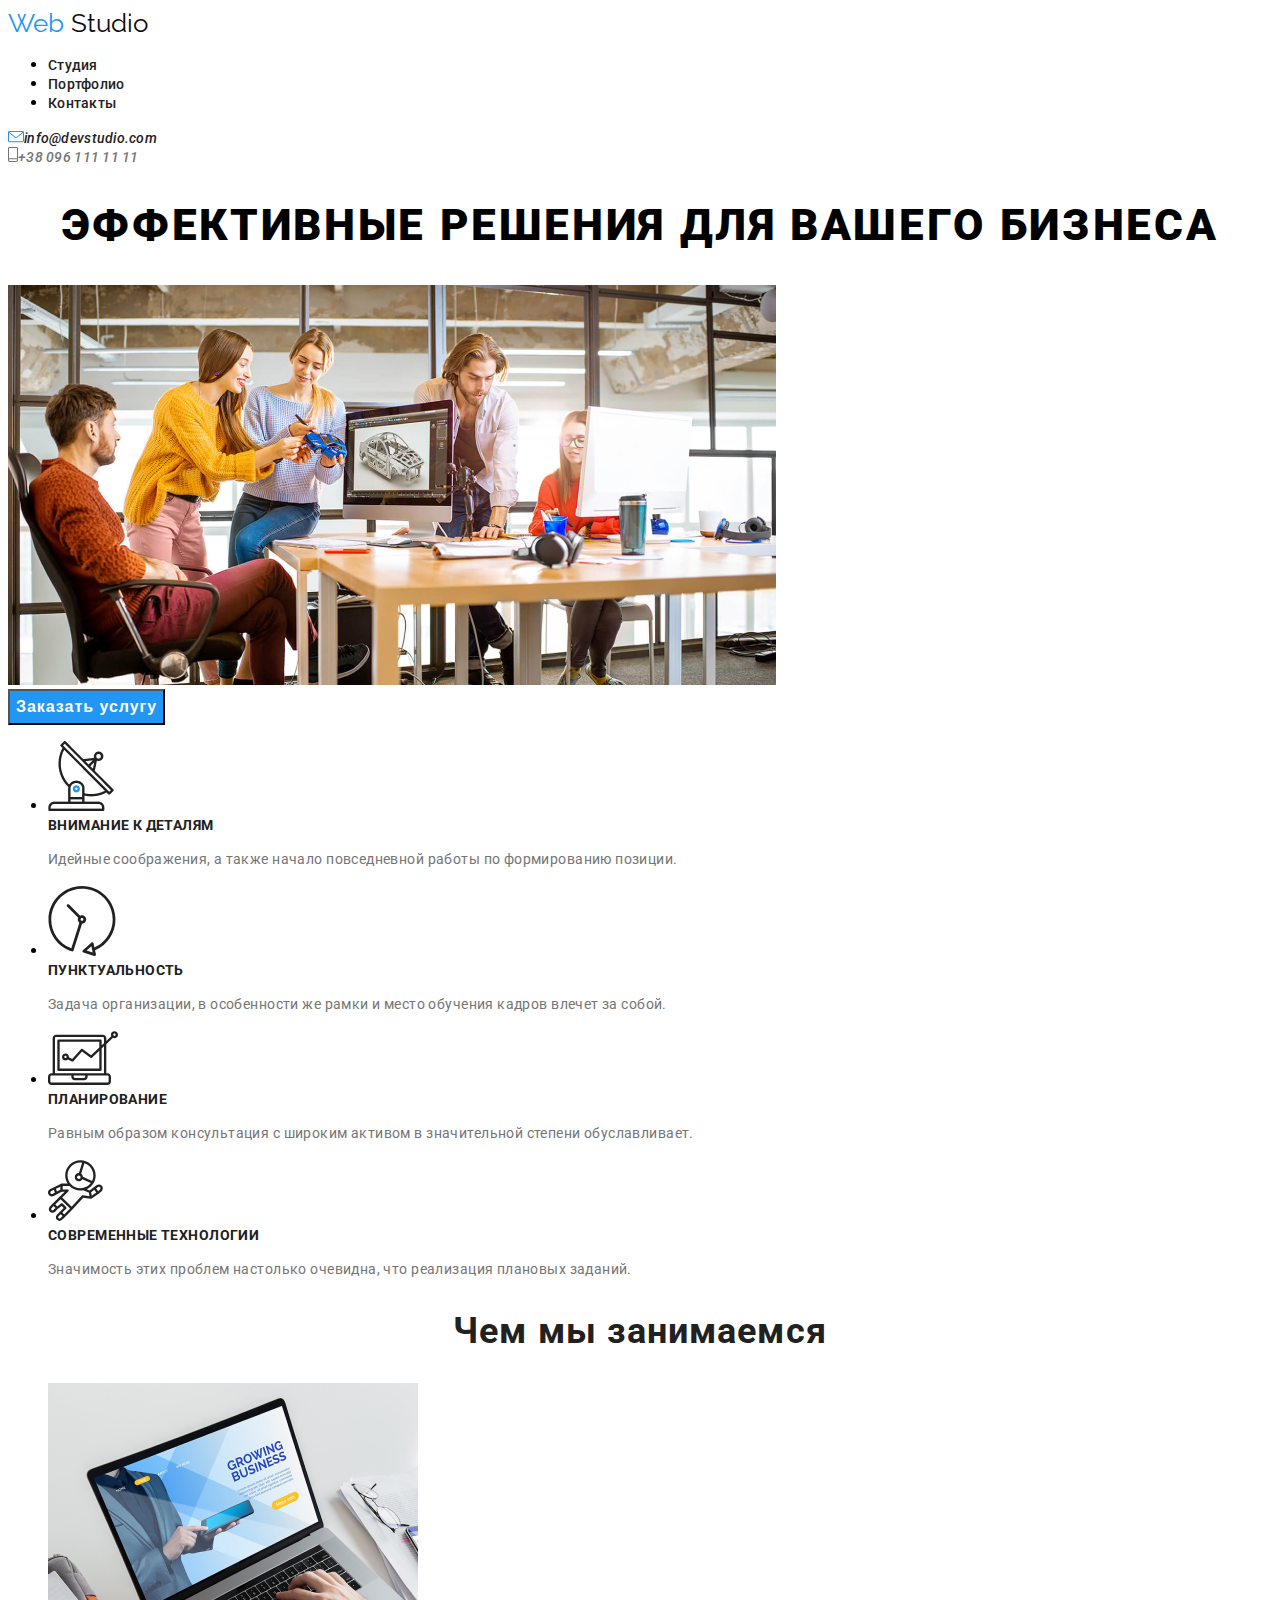
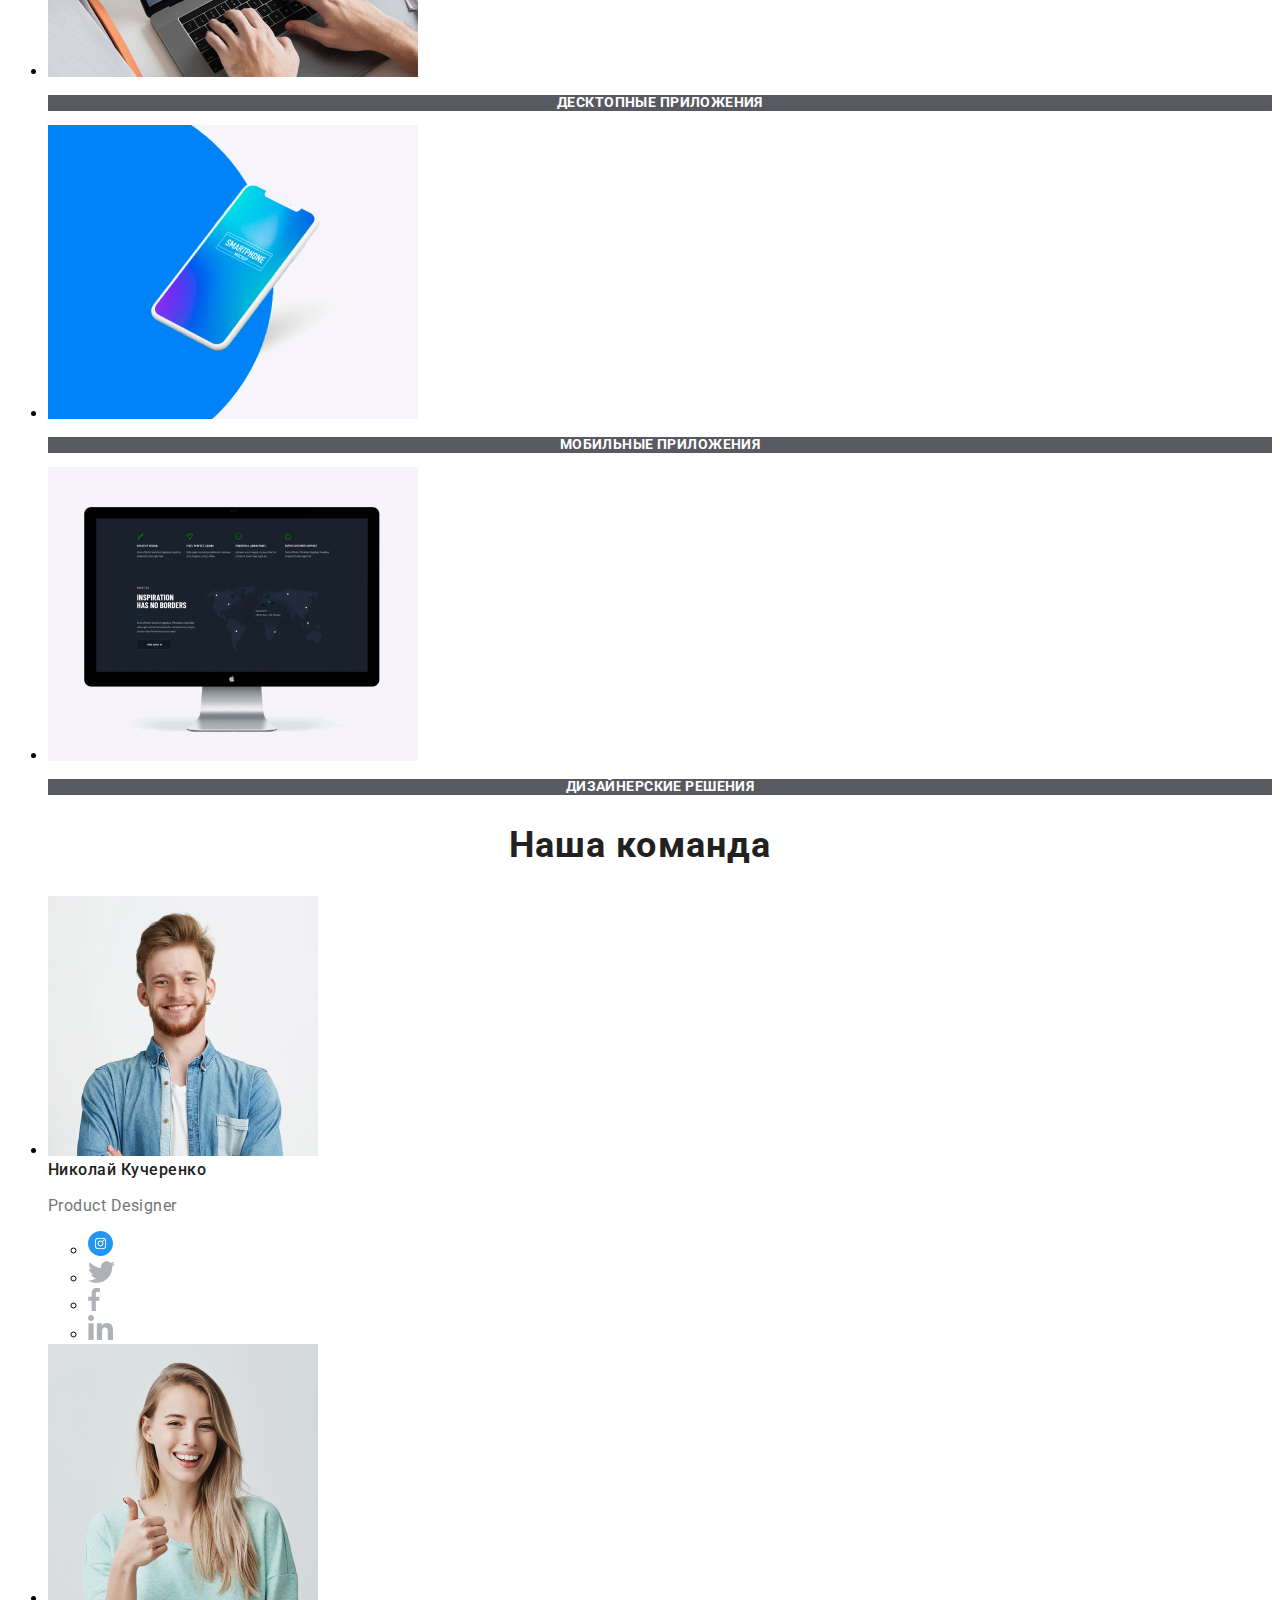
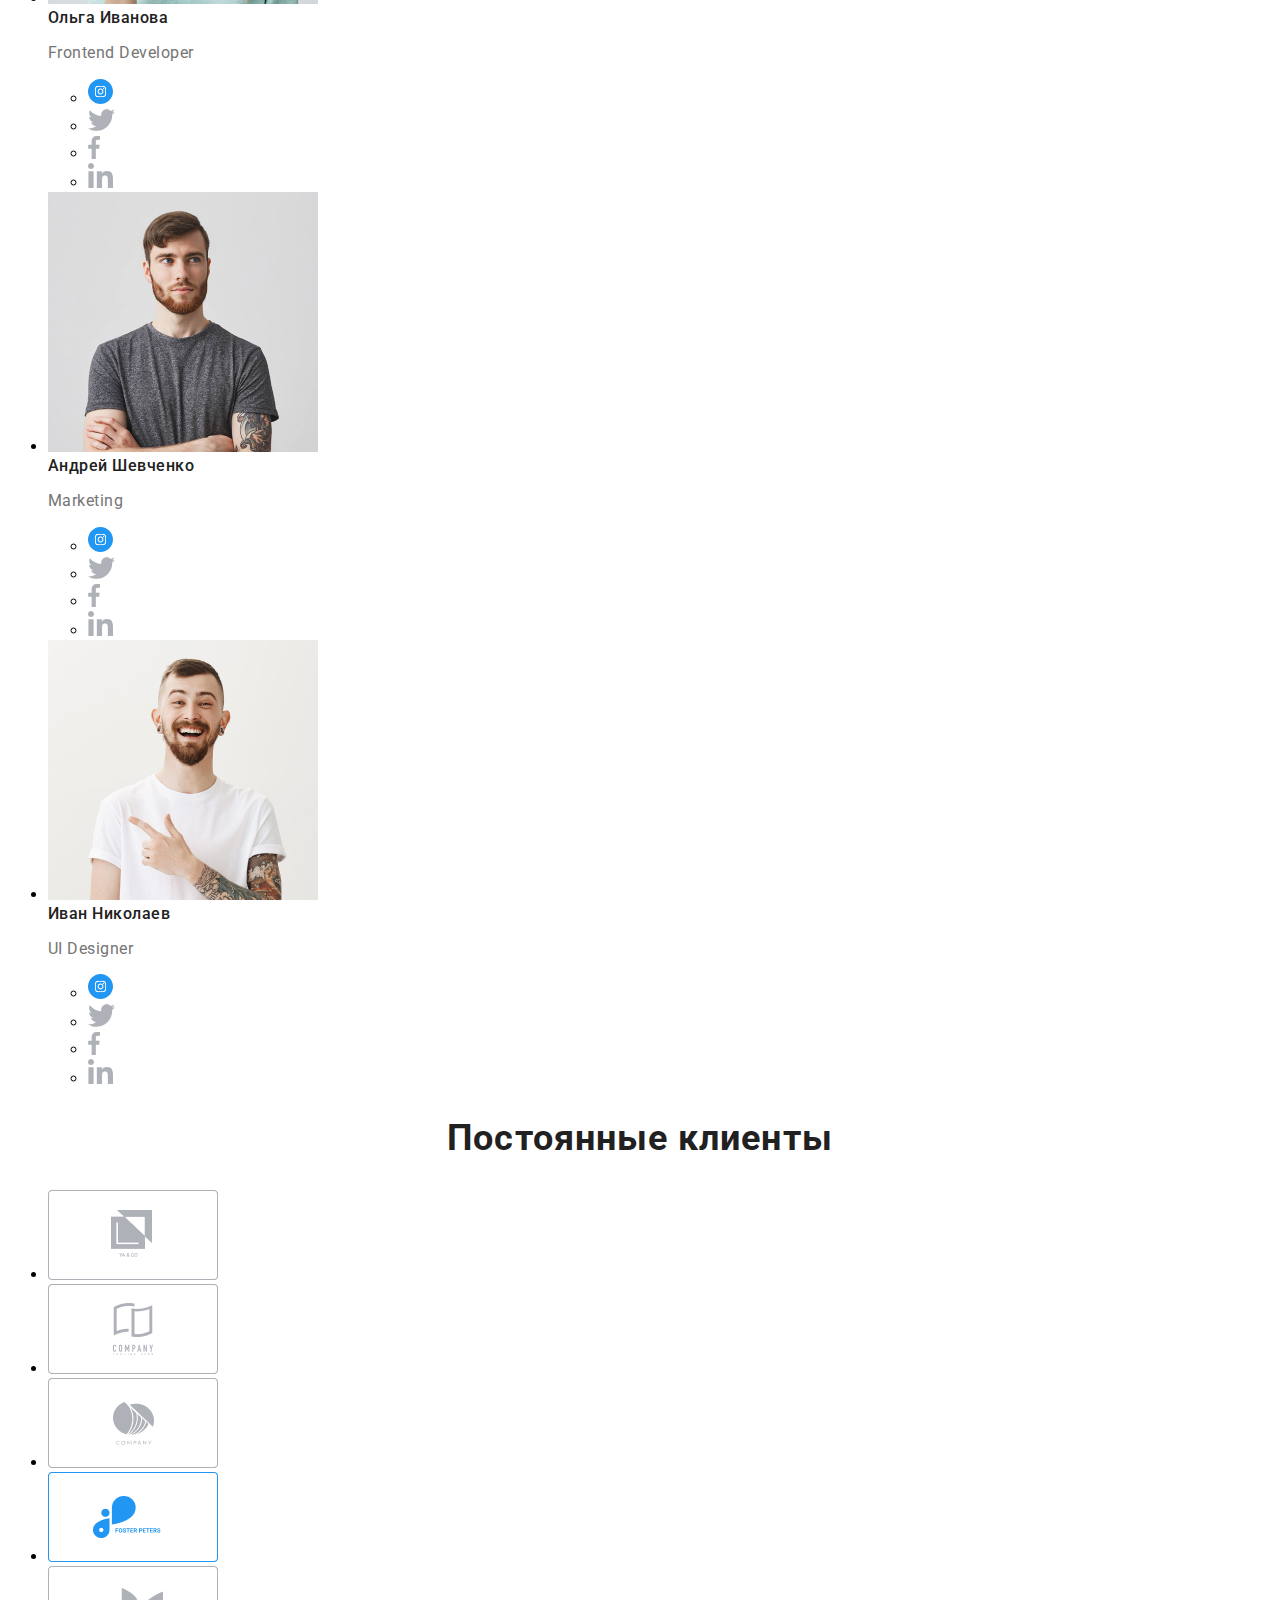
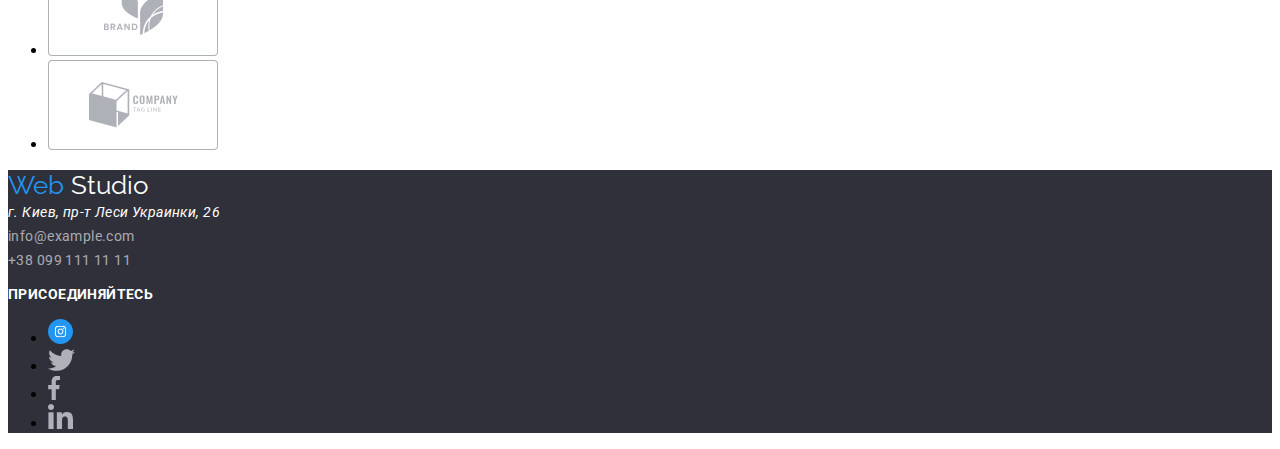
==== index.html @ 62d79b7a "Homework 2 commited" ====
<!DOCTYPE html>
<html lang="ru">
  <head>
    <meta charset="UTF-8" />
    <meta name="viewport" content="width=device-width, initial-scale=1.0" />
    <title>Document</title>
    <link rel="stylesheet" href="./css/styles.css">
    <link href="https://fonts.googleapis.com/css2?family=Raleway:wght@700&family=Roboto:wght@400;500;700;900&display=swap"
      rel="stylesheet">

  </head>

  <body>
    <!-- Шапка сайта -->
    <header>
      <nav>
        <a href="/"class="logo-blue">Web <span class="logo-black">Studio</span></a>
        <ul>
          <li><a href="./index.html" class="nav-button-black">Студия</a></li>
          <li><a href="./portfolio.html" class="nav-button-black">Портфолио</a></li>
          <li><a href="#" class="nav-button-black">Контакты</a></li>
        </ul>
      </nav>
      <address>
        <a href="mailto:info@devstudio.com"
          class="nav-button-black" ><img
            src="./images/mail-icon.svg"
            alt="mail-icon"
          />info@devstudio.com</a
        >
        <br />
        <a href="tel:+380961111111"
          class="nav-phone-black"><img src="./images/phone-icon.svg" alt="phone-icon" />+38 096 111 11
          11
        </a>
      </address>
    </header>
    <!-- Головна частина сайта -->
    <main>
      <section>
        <div class="hero-container">
          <h1 class="hero-title">Эффективные решения для вашего бизнеса</h1>
          <img src="./images/header-image.jpg" alt="imageoverlay" /> <br />
          <button class="hero-button">Заказать услугу</button>
        </div>
      </section>
      <div>
        <ul>
          <li>
            <div>
              <img src="./images/group1.png" alt="Spytnik" /><br />
              <b class="benefits-title">Внимание к деталям</b>
              <p class="benefits-text">
                Идейные соображения, а также начало повседневной работы по
                формированию позиции.
              </p>
            </div>
          </li>
          <li>
            <div>
              <img src="./images/vector.svg" alt="vector" /><br />
              <b class="benefits-title">Пунктуальность</b>
              <p class="benefits-text">
                Задача организации, в особенности же рамки и место обучения
                кадров влечет за собой.
              </p>
            </div>
          </li>
          <li>
            <div>
              <img src="./images/vector2.svg" alt="Vector2" /><br />
              <b class="benefits-title">Планирование</b>
              <p class="benefits-text">
                Равным образом консультация с широким активом в значительной
                степени обуславливает.
              </p>
            </div>
          </li>
          <li>
            <div>
              <img src="./images/vector3.svg" alt="vector3" /><br />
              <b class="benefits-title">Современные технологии</b>
              <p class="benefits-text">
                Значимость этих проблем настолько очевидна, что реализация
                плановых заданий.
              </p>
            </div>
          </li>
        </ul>
      </div>
      <!-- Чим ми займаємось -->
      <section>
        <div>
          <h2 class="sub-title">Чем мы занимаемся</h2>
          <ul>
            <li>
              <div>
                <img src="./images/image_pc.png" alt="image of PC" width="370px" height="294px" />
                <div class="doing-div">
                  <p class="doing">Десктопные приложения</p>
                </div>
              </div>
            </li>
            <li>
              <div>
                <img src="./images/phone-image.png" alt="image of Phone" width="370px" height="294px" />
                <div class="doing-div">
                  <p class="doing">Мобильные приложения</p>
                </div>
              </div>
            </li>
            <li>
              <div>
                <img src="./images/monitor.png" alt="monitor image" width="370px" height="294px" />
                <div class="doing-div">
                  <p class="doing">Дизайнерские решения</p>
                </div>
              </div>
            </li>
          </ul>
        </div>
      </section>
      <!-- Наша команда -->
      <section>
        <div>
          <h2 class="sub-title">Наша команда</h2>
          <ul>
            <li>
              <div>
                <img src="./images/human1.jpg" alt="Boy1" width="270px" height="260px" /> <br />
                <b class="team-name">Николай Кучеренко</b>
                <p class="team-position">Product Designer</p>
                <ul>
                    <li><a href="#"><img src="./images/instagram.svg" alt="instagramsome" width="25" /></a></li>
                    <li><a href="#"><img src="./images/twitter.svg" alt="twitter" width="27" /></a></li>
                    <li><a href="#"><img src="./images/facebook.svg " alt="Facebook" width="13" /></a></li>
                    <li><a href="#"><img src="./images/linkedin.svg" alt="inkedin" width="25" /></a></li>
                </ul>
            
            </li>
            <li>
              
                <img src="./images/human2.png" alt="Girl1" width="270px" height="260px" /> <br />
                <b class="team-name">Ольга Иванова</b>
                <p class="team-position">Frontend Developer</p>
               <ul>
                   <li><a href="#"><img src="./images/instagram.svg" alt="instagramsome" width="25" /></a></li>
                   <li><a href="#"><img src="./images/twitter.svg" alt="twitter" width="27" /></a></li>
                   <li><a href="#"><img src="./images/facebook.svg " alt="Facebook" width="13" /></a></li>
                   <li><a href="#"><img src="./images/linkedin.svg" alt="inkedin" width="25" /></a></li>
               </ul>
            </li>
            <li>
              
                <img src="./images/human3.png" alt="boy2" width="270px" height="260px" /> <br />
                <b class="team-name">Андрей Шевченко</b>
                <p class="team-position">Marketing</p>
                <ul>
                    <li><a href="#"><img src="./images/instagram.svg" alt="instagramsome" width="25" /></a></li>
                    <li><a href="#"><img src="./images/twitter.svg" alt="twitter" width="27" /></a></li>
                    <li><a href="#"><img src="./images/facebook.svg " alt="Facebook" width="13" /></a></li>
                    <li><a href="#"><img src="./images/linkedin.svg" alt="inkedin" width="25" /></a></li>
                </ul>   
                
            </li>
            <li>
             
                <img src="./images/human4.png" alt="Boy3" width="270px" height="260px" /> <br />
                <b class="team-name">Иван Николаев</b>
                <p class="team-position">UI Designer</p>
                <ul>
                    <li><a href="#"><img src="./images/instagram.svg" alt="instagramsome" width="25" /></a></li>
                    <li><a href="#"><img src="./images/twitter.svg" alt="twitter" width="27" /></a></li>
                    <li><a href="#"><img src="./images/facebook.svg " alt="Facebook" width="13" /></a></li>
                    <li><a href="#"><img src="./images/linkedin.svg" alt="inkedin" width="25" /></a></li>
                </ul>
                
                
                
                
             
            </li>
          </ul>
        
      </section>
      <!-- Постійні клієнти -->
      <section>
        <h2 class="sub-title">
          Постоянные клиенты
        </h2>
        <ul>
          <li><img src="./images/client1.png" alt="Client1" /></li>
          <li><img src="./images/client2.png" alt="client2" /></li>
          <li><img src="./images/client3.png" alt="Client3" /></li>
          <li><img src="./images/client4.png" alt="Client4" /></li>
          <li><img src="./images/client5.png" alt="Client5" /></li>
          <li><img src="./images/client6.png" alt="Client6" /></li>
        </ul>
      </section>
    </main>
    <!-- Підвал сайта -->
    <footer class="footer-div-background">
      <div >
        <a href="/" class="logo-blue">Web <span class="logo-white">Studio</span></a>
        <address class="address-footer">г. Киев, пр-т Леси Украинки, 26</address>
        <a href="mailto:info@example.com" class="contacts-footer">info@example.com</a> <br />
        <a href="tel:+380991111111" class="contacts-footer">+38 099 111 11 11</a>
      </div>
        <div>
          <h3 class="join-title">Присоединяйтесь</h3>
          <ul>
            <li>
              <a href="#" target="_blank"
                ><img
                  src="./images/instagram.svg"
                  alt="instagramsome"
                  width="25"
              /></a>
            </li>
            <li>
              <a href="#" target="_blank"
                ><img src="./images/twitter.svg" alt="twitter" width="27"
              /></a>
            </li>
            <li>
              <a href="#" target="_blank"
                ><img src="./images/facebook.svg " alt="Facebook" width="13"
              /></a>
            </li>
            <li>
              <a href="#" target="_blank"
                ><img src="./images/linkedin.svg" alt="inkedin" width="25"
              /></a>
            </li>
          </ul>
        </div>
    </footer>
  </body>
</html>
---- css/styles.css ----
/* Стилі для Студіо */

a {
  text-decoration: none;
}
/* Стилі для шапки */
.logo-blue {
  font-family: Raleway, sans-serif;
  font-size: 26px;
  line-height: 1.2;
  color: #2196f3;
}

.logo-black {
  font-family: Raleway, sans-serif;
  font-size: 26px;
  line-height: 1.2;
  color: #0a0b0c;
}

.nav-button-black {
  color: #212121;
  font-family: Roboto, sans-serif;
  font-weight: 500;
  font-size: 14px;
  line-height: 1.14;

  letter-spacing: 0.02em;
}

.nav-button-black:hover {
  color: #2196f3;
}
.nav-phone-black:hover {
  color: #2196f3;
}
.nav-button-black:focus {
  color: #2196f3;
}
.nav-phone-black:focus {
  color: #2196f3;
}
.nav-phone-black {
  color: #757575;
  font-family: Roboto, sans-serif;
  font-weight: 500;
  font-size: 14px;
  line-height: 1.14;
  letter-spacing: 0.02em;
}

/* Стилі для головного контенту */
body {
  font-family: Roboto, sans-serif;
}

.hero-title {
  font-weight: 900;
  font-size: 44px;
  line-height: 1.36;
  text-align: center;
  letter-spacing: 0.06em;
  text-transform: uppercase;
}

.hero-button {
  font-weight: 700;
  font-size: 16px;
  line-height: 1.87;
  align-items: center;
  letter-spacing: 0.06em;
  color: #ffffff;
  background-color: #2196f3;
}

.benefits-title {
  font-weight: 700;
  font-size: 14px;
  line-height: 1.14;
  letter-spacing: 0.03em;
  text-transform: uppercase;
  color: #212121;
}

.benefits-text {
  font-size: 14px;
  line-height: 1.71;
  letter-spacing: 0.03em;
  color: #757575;
}

.sub-title {
  font-weight: 700;
  font-size: 36px;
  line-height: 1.16;
  text-align: center;
  letter-spacing: 0.03em;
  color: #212121;
}

.doing {
  font-weight: 700;
  font-size: 14px;
  line-height: 1.14;
  text-align: center;
  letter-spacing: 0.03em;
  text-transform: uppercase;
  color: #ffffff;
}

.doing-div {
  background-color: rgba(47, 48, 58, 0.8);
}

.team-name {
  font-weight: 500;
  font-size: 16px;
  line-height: 1.19;
  text-align: center;
  letter-spacing: 0.03em;
  color: #212121;
}

.team-position {
  font-size: 16px;
  line-height: 1.19;
  letter-spacing: 0.03em;
  color: #757575;
}
/* Стилі для підвалу */

footer {
  font-family: Roboto, sans-serif;
}

.logo-white {
  font-family: Raleway, sans-serif;
  font-size: 26px;
  line-height: 1.2;
  color: #ffffff;
}

.address-footer {
  font-size: 14px;
  line-height: 1.71;
  letter-spacing: 0.03em;
  color: #ffffff;
}

.footer-div-background {
  background: #2f303a;
}

.contacts-footer {
  font-size: 14px;
  line-height: 1.71;
  letter-spacing: 0.03em;
  color: rgba(255, 255, 255, 0.6);
}

.join-title {
  font-weight: 700;
  font-size: 14px;
  line-height: 1.14;
  letter-spacing: 0.03em;
  text-transform: uppercase;
  color: #ffffff;
}

/* Стилі для Портфоліо */

.portfolio-button {
  background: #f5f4fa;
  color: #212121;
  font-weight: 500;
  font-size: 16px;
  line-height: 1.62;
  text-align: center;
  letter-spacing: 0.03em;
}

.portfolio-button:hover {
  color: #ffffff;
  background: #2196f3;
}

.portfolio-item-text-firstitem {
  font-size: 18px;
  line-height: 1.55;
  letter-spacing: 0.03em;
  color: #ffffff;
  background: rgba(33, 150, 243, 0.9);
}

.portfolio-item-title {
  font-weight: 700;
  font-size: 18px;
  line-height: 2;
  letter-spacing: 0.06em;
  color: #212121;
}

.portfolio-item-text {
  font-size: 16px;
  line-height: 1.87;
  letter-spacing: 0.03em;
  color: #757575;
}
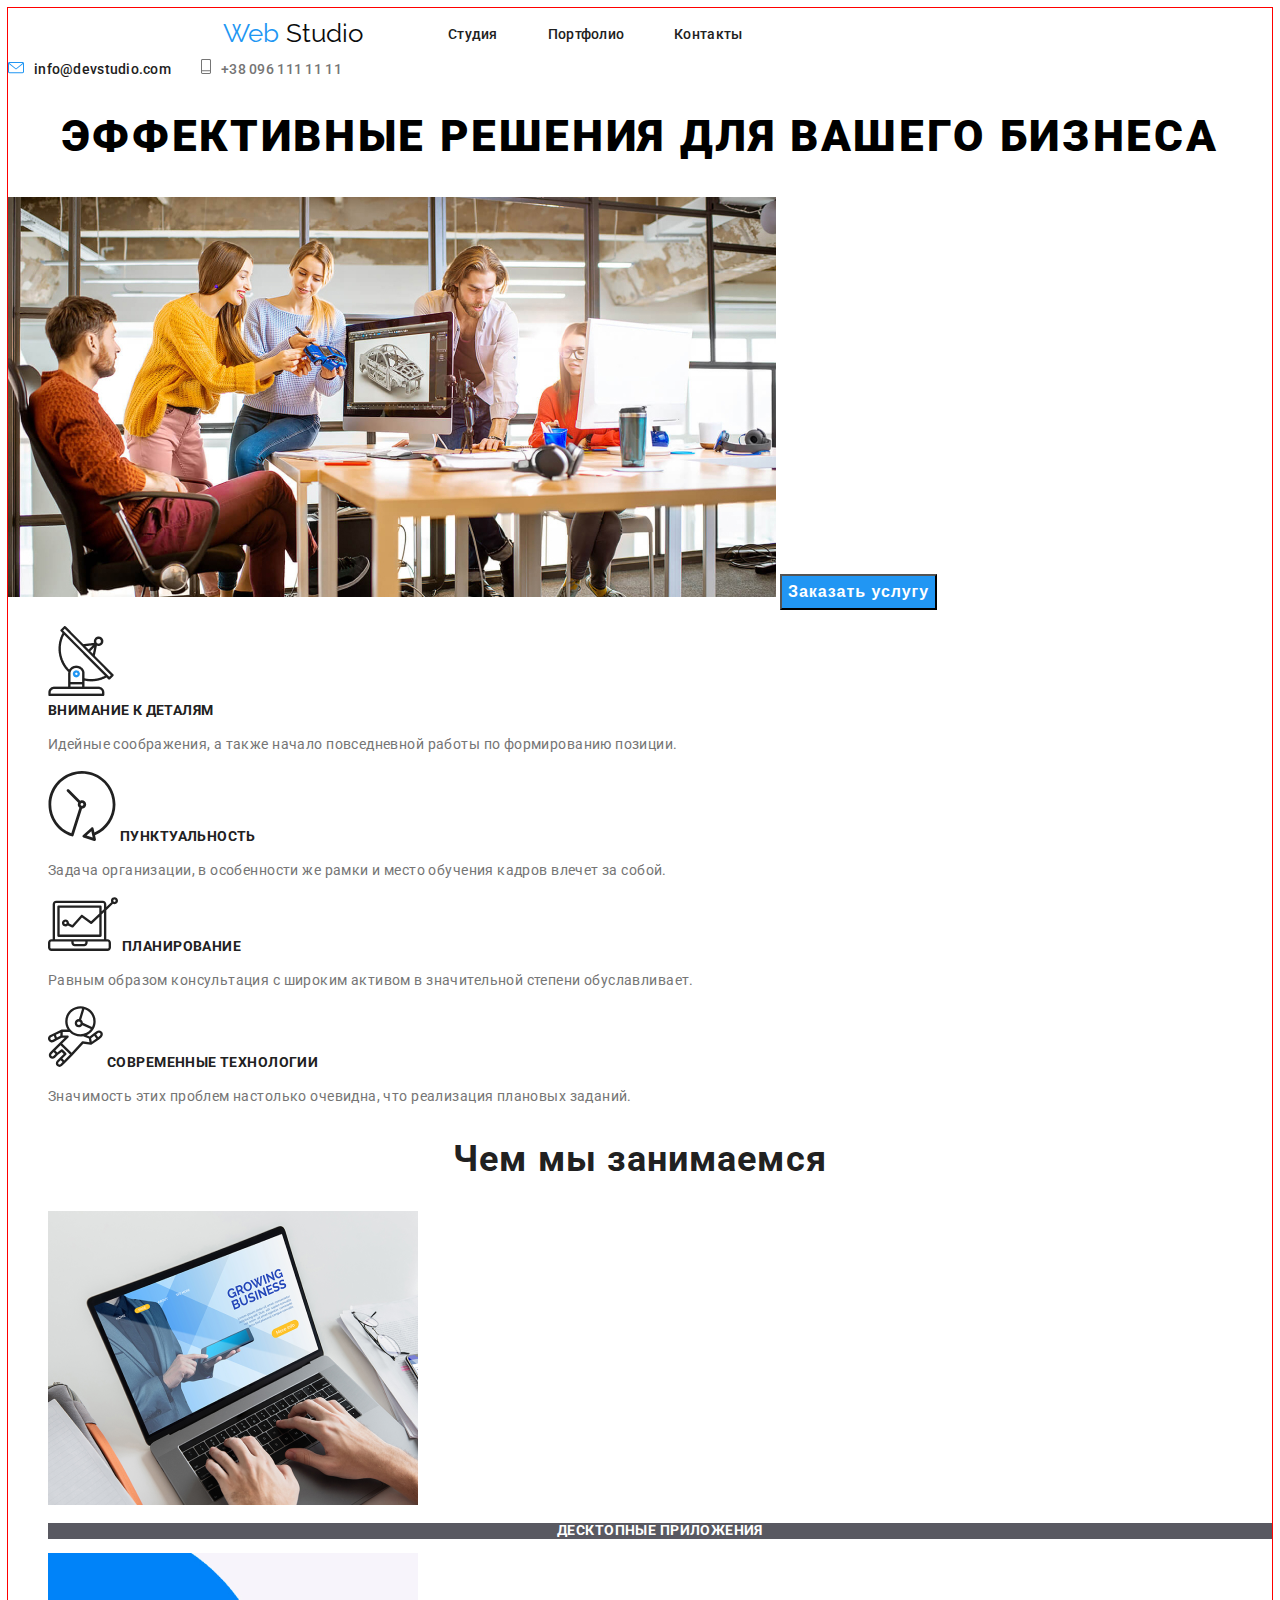
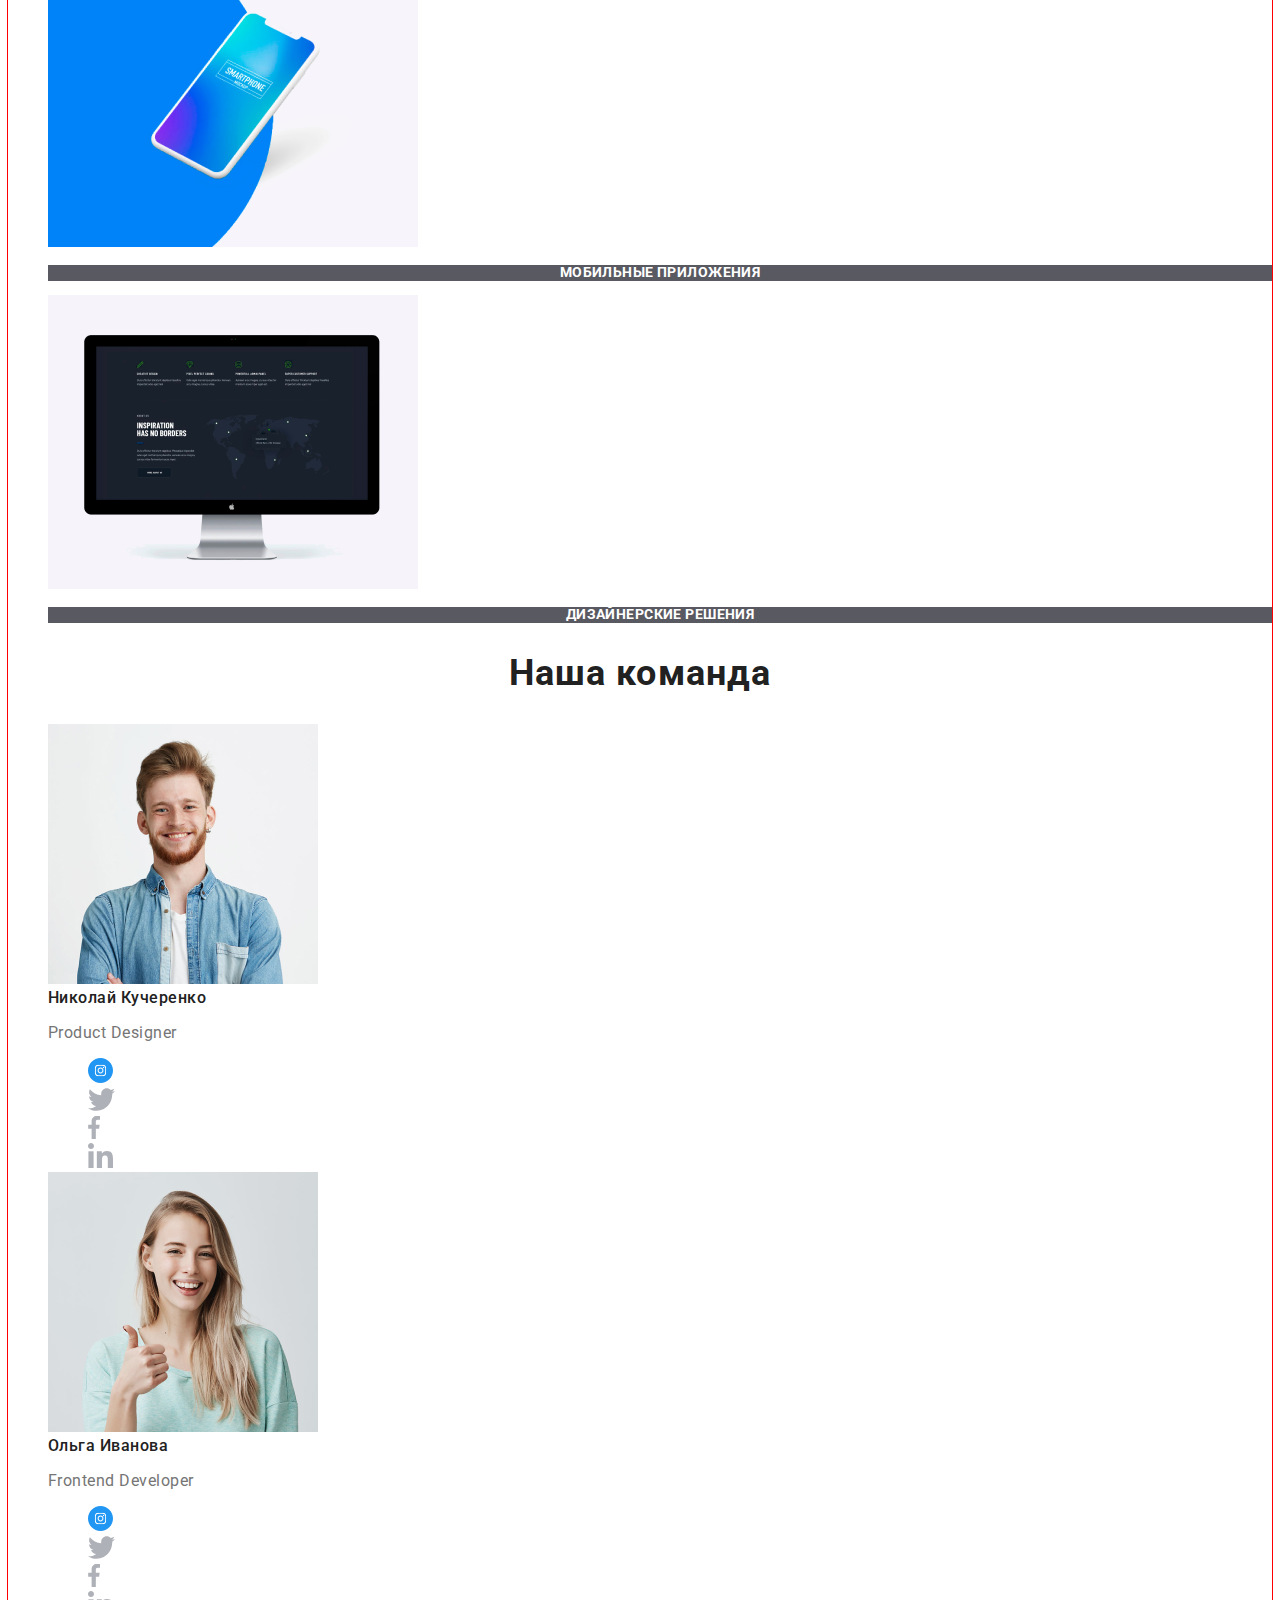
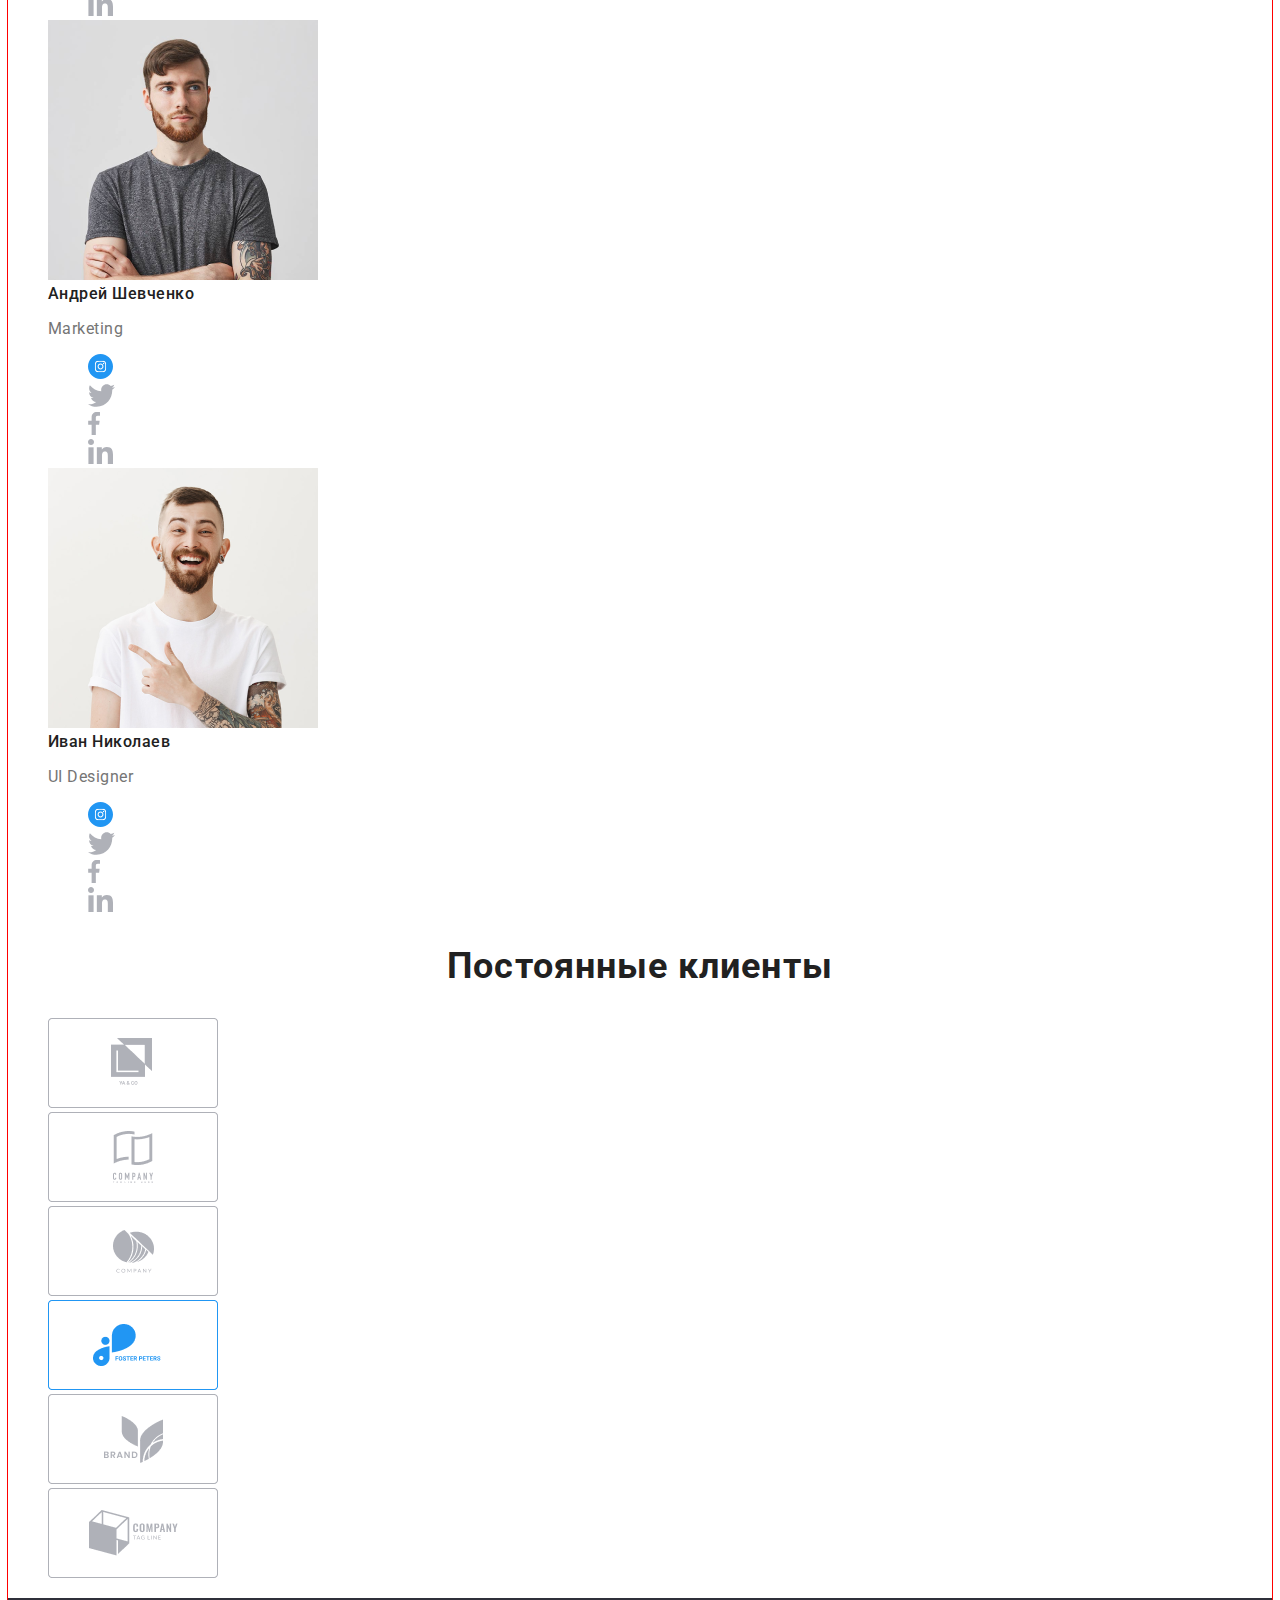
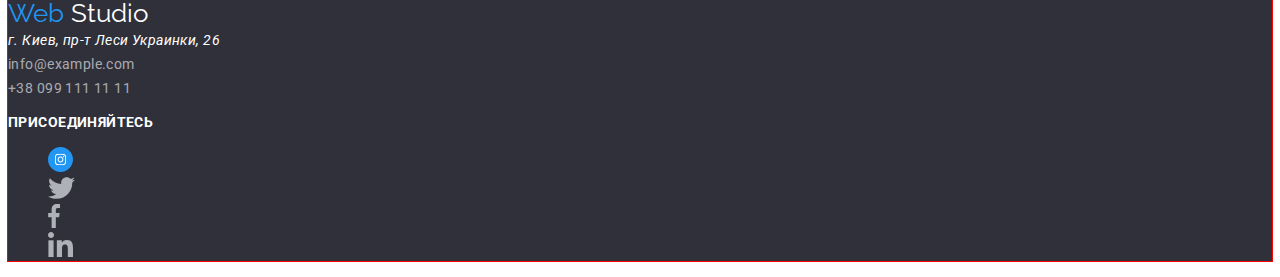
==== commit 37cd25f3: "Header updated" ====
--- a/index.html
+++ b/index.html
@@ -13,34 +13,41 @@
   <body>
     <!-- Шапка сайта -->
     <header>
-      <nav>
-        <a href="/"class="logo-blue">Web <span class="logo-black">Studio</span></a>
-        <ul>
-          <li><a href="./index.html" class="nav-button-black">Студия</a></li>
-          <li><a href="./portfolio.html" class="nav-button-black">Портфолио</a></li>
-          <li><a href="#" class="nav-button-black">Контакты</a></li>
+      <nav class="container">
+       <div class="nav-logo"> <a href="/"class="logo-blue">Web<span class="logo-black"> Studio</span></a></div>
+        <div class="nav-menu">
+          <ul class="nav-list">
+          <li ><a href="./index.html" class="nav-button-black">Студия</a></li>
+          <li ><a href="./portfolio.html" class="nav-button-black">Портфолио</a></li>
+          <li ><a href="#" class="nav-button-black">Контакты</a></li>
         </ul>
-      </nav>
-      <address>
+        </div>
+      <div class="nav-contacts">
+      <ul>
+        <li>
         <a href="mailto:info@devstudio.com"
           class="nav-button-black" ><img
             src="./images/mail-icon.svg"
             alt="mail-icon"
           />info@devstudio.com</a
-        >
-        <br />
+        ></li>
+        <li>
         <a href="tel:+380961111111"
           class="nav-phone-black"><img src="./images/phone-icon.svg" alt="phone-icon" />+38 096 111 11
           11
         </a>
-      </address>
+        </li>
+      </ul>
+      </div>
+      </nav>
+      
     </header>
     <!-- Головна частина сайта -->
     <main>
       <section>
         <div class="hero-container">
           <h1 class="hero-title">Эффективные решения для вашего бизнеса</h1>
-          <img src="./images/header-image.jpg" alt="imageoverlay" /> <br />
+          <img class="hero-img" src="./images/header-image.jpg" alt="imageoverlay" /> 
           <button class="hero-button">Заказать услугу</button>
         </div>
       </section>
@@ -58,7 +65,7 @@
           </li>
           <li>
             <div>
-              <img src="./images/vector.svg" alt="vector" /><br />
+              <img src="./images/vector.svg" alt="vector" />
               <b class="benefits-title">Пунктуальность</b>
               <p class="benefits-text">
                 Задача организации, в особенности же рамки и место обучения
@@ -68,7 +75,7 @@
           </li>
           <li>
             <div>
-              <img src="./images/vector2.svg" alt="Vector2" /><br />
+              <img src="./images/vector2.svg" alt="Vector2" />
               <b class="benefits-title">Планирование</b>
               <p class="benefits-text">
                 Равным образом консультация с широким активом в значительной
@@ -78,7 +85,7 @@
           </li>
           <li>
             <div>
-              <img src="./images/vector3.svg" alt="vector3" /><br />
+              <img src="./images/vector3.svg" alt="vector3" />
               <b class="benefits-title">Современные технологии</b>
               <p class="benefits-text">
                 Значимость этих проблем настолько очевидна, что реализация
--- a/css/styles.css
+++ b/css/styles.css
@@ -1,9 +1,81 @@
 /* Стилі для Студіо */
+html {
+  box-sizing: border-box;
+}
+
+*,
+*::before,
+*::after {
+  box-sizing: inherit;
+}
+
+body {
+  font-family: Roboto, sans-serif;
+  /* padding: 0 215px; */
+  outline: 1px solid red;
+  /* margin: 0; */
+}
 
 a {
   text-decoration: none;
 }
+
+ul {
+  list-style-type: none;
+}
+
+img {
+  max-width: 100%;
+  display: inline-block;
+}
 /* Стилі для шапки */
+
+.container {
+  display: flex;
+  /* justify-content: space-between; */
+  align-items: center;
+  flex-wrap: wrap;
+  /* align-content: center; */
+}
+
+.nav-logo {
+  margin-left: 215px;
+  /* margin-right: 85px; */
+}
+
+.nav-menu {
+  margin-left: 85px;
+  margin-right: 305px;
+}
+.nav-list {
+  display: flex;
+  padding-left: 0;
+}
+
+.nav-list li:not(:last-child) {
+  padding-right: 50px;
+}
+
+.nav-item {
+  margin-right: 305px;
+  margin-left: 85px;
+  padding: 0;
+}
+
+.nav-contacts ul {
+  display: flex;
+  margin: 0;
+  padding: 0;
+}
+
+.nav-contacts ul li img {
+  padding-right: 10px;
+}
+
+.nav-contacts ul li:first-child {
+  padding-right: 30px;
+}
+
 .logo-blue {
   font-family: Raleway, sans-serif;
   font-size: 26px;
@@ -24,7 +96,6 @@
   font-weight: 500;
   font-size: 14px;
   line-height: 1.14;
-
   letter-spacing: 0.02em;
 }
 
@@ -47,12 +118,10 @@
   font-size: 14px;
   line-height: 1.14;
   letter-spacing: 0.02em;
+  margin-right: 215px;
 }
 
 /* Стилі для головного контенту */
-body {
-  font-family: Roboto, sans-serif;
-}
 
 .hero-title {
   font-weight: 900;
@@ -63,6 +132,11 @@
   text-transform: uppercase;
 }
 
+/* .hero-img {
+  display: block;
+  width: 100%;
+} */
+
 .hero-button {
   font-weight: 700;
   font-size: 16px;
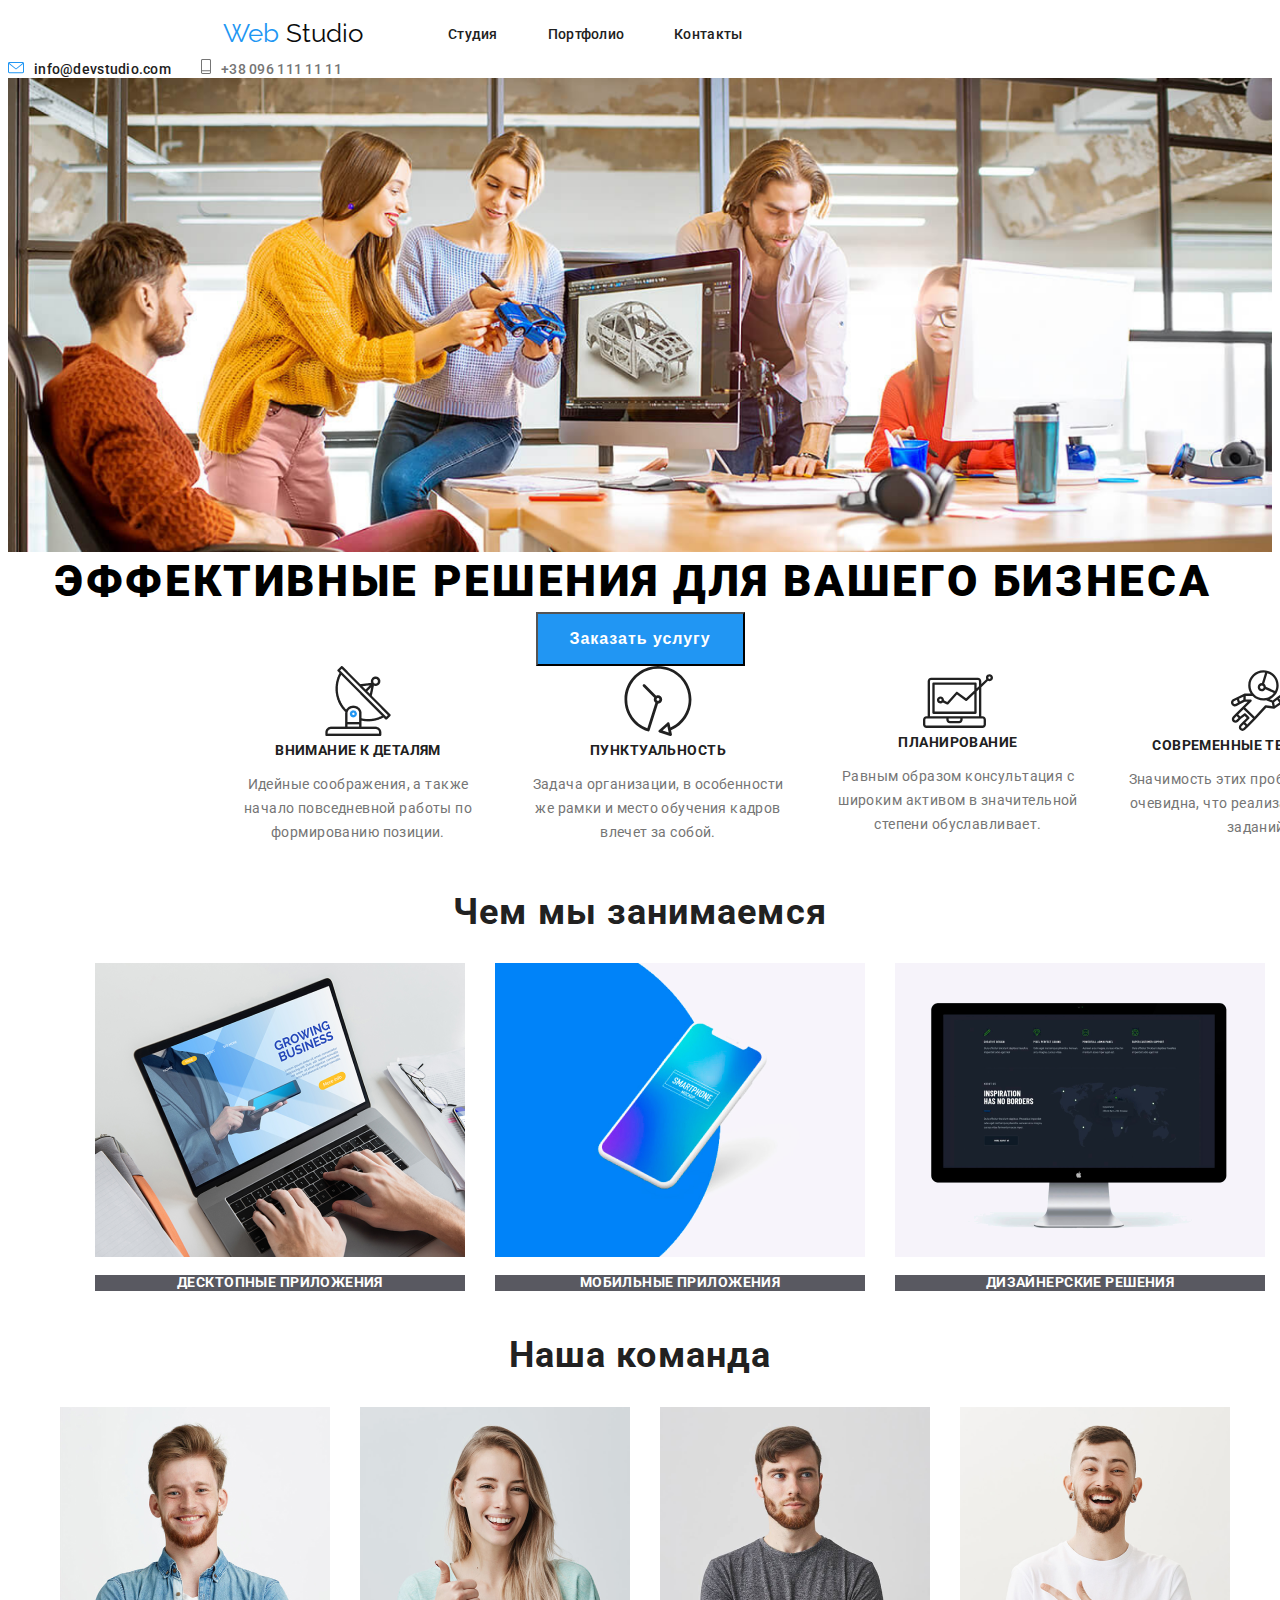
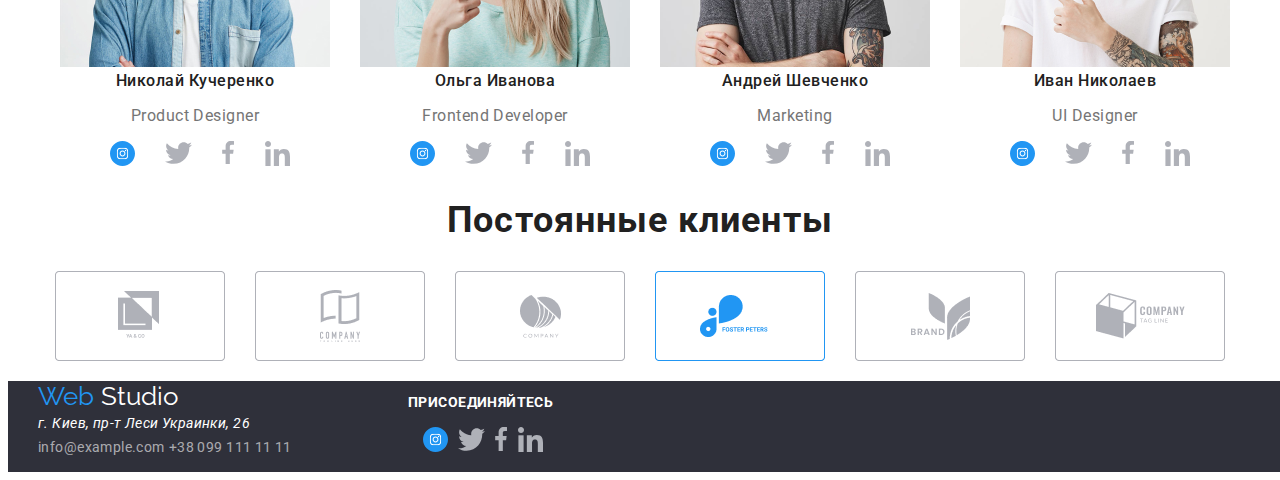
==== commit b32aa46c: "homework 3 completed" ====
--- a/index.html
+++ b/index.html
@@ -4,58 +4,65 @@
     <meta charset="UTF-8" />
     <meta name="viewport" content="width=device-width, initial-scale=1.0" />
     <title>Document</title>
-    <link rel="stylesheet" href="./css/styles.css">
-    <link href="https://fonts.googleapis.com/css2?family=Raleway:wght@700&family=Roboto:wght@400;500;700;900&display=swap"
-      rel="stylesheet">
-
+    <link rel="stylesheet" href="./css/styles.css" />
+    <link
+      href="https://fonts.googleapis.com/css2?family=Raleway:wght@700&family=Roboto:wght@400;500;700;900&display=swap"
+      rel="stylesheet"
+    />
   </head>
 
   <body>
     <!-- Шапка сайта -->
     <header>
       <nav class="container">
-       <div class="nav-logo"> <a href="/"class="logo-blue">Web<span class="logo-black"> Studio</span></a></div>
+        <div class="nav-logo">
+          <a href="/" class="logo-blue"
+            >Web<span class="logo-black"> Studio</span></a
+          >
+        </div>
         <div class="nav-menu">
           <ul class="nav-list">
-          <li ><a href="./index.html" class="nav-button-black">Студия</a></li>
-          <li ><a href="./portfolio.html" class="nav-button-black">Портфолио</a></li>
-          <li ><a href="#" class="nav-button-black">Контакты</a></li>
-        </ul>
+            <li><a href="./index.html" class="nav-button-black">Студия</a></li>
+            <li>
+              <a href="./portfolio.html" class="nav-button-black">Портфолио</a>
+            </li>
+            <li><a href="#" class="nav-button-black">Контакты</a></li>
+          </ul>
         </div>
-      <div class="nav-contacts">
-      <ul>
-        <li>
-        <a href="mailto:info@devstudio.com"
-          class="nav-button-black" ><img
-            src="./images/mail-icon.svg"
-            alt="mail-icon"
-          />info@devstudio.com</a
-        ></li>
-        <li>
-        <a href="tel:+380961111111"
-          class="nav-phone-black"><img src="./images/phone-icon.svg" alt="phone-icon" />+38 096 111 11
-          11
-        </a>
-        </li>
-      </ul>
-      </div>
+        <div class="nav-contacts">
+          <ul>
+            <li>
+              <a href="mailto:info@devstudio.com" class="nav-button-black"
+                ><img
+                  src="./images/mail-icon.svg"
+                  alt="mail-icon"
+                />info@devstudio.com</a
+              >
+            </li>
+            <li>
+              <a href="tel:+380961111111" class="nav-phone-black"
+                ><img src="./images/phone-icon.svg" alt="phone-icon" />+38 096
+                111 11 11
+              </a>
+            </li>
+          </ul>
+        </div>
       </nav>
-      
     </header>
     <!-- Головна частина сайта -->
     <main>
-      <section>
-        <div class="hero-container">
+      <section class="hero-container">
+        <img class="hero-img" src="./images/header1-2.png" alt="imageoverlay" />
+        <div class="button-container">
           <h1 class="hero-title">Эффективные решения для вашего бизнеса</h1>
-          <img class="hero-img" src="./images/header-image.jpg" alt="imageoverlay" /> 
           <button class="hero-button">Заказать услугу</button>
         </div>
       </section>
-      <div>
-        <ul>
-          <li>
-            <div>
-              <img src="./images/group1.png" alt="Spytnik" /><br />
+      <div class="benefits-container">
+        <ul>
+          <li>
+            <img src="./images/group1.png" alt="Spytnik" />
+            <div class="benefits-item">
               <b class="benefits-title">Внимание к деталям</b>
               <p class="benefits-text">
                 Идейные соображения, а также начало повседневной работы по
@@ -64,8 +71,8 @@
             </div>
           </li>
           <li>
-            <div>
-              <img src="./images/vector.svg" alt="vector" />
+            <img src="./images/vector.svg" alt="vector" />
+            <div class="benefits-item">
               <b class="benefits-title">Пунктуальность</b>
               <p class="benefits-text">
                 Задача организации, в особенности же рамки и место обучения
@@ -74,8 +81,8 @@
             </div>
           </li>
           <li>
-            <div>
-              <img src="./images/vector2.svg" alt="Vector2" />
+            <img src="./images/vector2.svg" alt="Vector2" />
+            <div class="benefits-item">
               <b class="benefits-title">Планирование</b>
               <p class="benefits-text">
                 Равным образом консультация с широким активом в значительной
@@ -84,8 +91,8 @@
             </div>
           </li>
           <li>
-            <div>
-              <img src="./images/vector3.svg" alt="vector3" />
+            <img src="./images/vector3.svg" alt="vector3" />
+            <div class="benefits-item">
               <b class="benefits-title">Современные технологии</b>
               <p class="benefits-text">
                 Значимость этих проблем настолько очевидна, что реализация
@@ -96,105 +103,196 @@
         </ul>
       </div>
       <!-- Чим ми займаємось -->
-      <section>
-        <div>
-          <h2 class="sub-title">Чем мы занимаемся</h2>
-          <ul>
-            <li>
-              <div>
-                <img src="./images/image_pc.png" alt="image of PC" width="370px" height="294px" />
-                <div class="doing-div">
-                  <p class="doing">Десктопные приложения</p>
-                </div>
-              </div>
-            </li>
-            <li>
-              <div>
-                <img src="./images/phone-image.png" alt="image of Phone" width="370px" height="294px" />
-                <div class="doing-div">
-                  <p class="doing">Мобильные приложения</p>
-                </div>
-              </div>
-            </li>
-            <li>
-              <div>
-                <img src="./images/monitor.png" alt="monitor image" width="370px" height="294px" />
-                <div class="doing-div">
-                  <p class="doing">Дизайнерские решения</p>
-                </div>
-              </div>
-            </li>
-          </ul>
-        </div>
+      <section class="flex-container">
+        <h2 class="sub-title">Чем мы занимаемся</h2>
+        <ul>
+          <li>
+            <img
+              src="./images/image_pc.png"
+              alt="image of PC"
+              width="370"
+              height="294"
+            />
+            <div class="doing-div">
+              <p class="doing">Десктопные приложения</p>
+            </div>
+          </li>
+          <li>
+            <img
+              src="./images/phone-image.png"
+              alt="image of Phone"
+              width="370"
+              height="294"
+            />
+            <div class="doing-div">
+              <p class="doing">Мобильные приложения</p>
+            </div>
+          </li>
+          <li>
+            <img
+              src="./images/monitor.png"
+              alt="monitor image"
+              width="370"
+              height="294"
+            />
+            <div class="doing-div">
+              <p class="doing">Дизайнерские решения</p>
+            </div>
+          </li>
+        </ul>
       </section>
       <!-- Наша команда -->
-      <section>
-        <div>
-          <h2 class="sub-title">Наша команда</h2>
-          <ul>
-            <li>
-              <div>
-                <img src="./images/human1.jpg" alt="Boy1" width="270px" height="260px" /> <br />
-                <b class="team-name">Николай Кучеренко</b>
-                <p class="team-position">Product Designer</p>
-                <ul>
-                    <li><a href="#"><img src="./images/instagram.svg" alt="instagramsome" width="25" /></a></li>
-                    <li><a href="#"><img src="./images/twitter.svg" alt="twitter" width="27" /></a></li>
-                    <li><a href="#"><img src="./images/facebook.svg " alt="Facebook" width="13" /></a></li>
-                    <li><a href="#"><img src="./images/linkedin.svg" alt="inkedin" width="25" /></a></li>
-                </ul>
-            
-            </li>
-            <li>
-              
-                <img src="./images/human2.png" alt="Girl1" width="270px" height="260px" /> <br />
-                <b class="team-name">Ольга Иванова</b>
-                <p class="team-position">Frontend Developer</p>
-               <ul>
-                   <li><a href="#"><img src="./images/instagram.svg" alt="instagramsome" width="25" /></a></li>
-                   <li><a href="#"><img src="./images/twitter.svg" alt="twitter" width="27" /></a></li>
-                   <li><a href="#"><img src="./images/facebook.svg " alt="Facebook" width="13" /></a></li>
-                   <li><a href="#"><img src="./images/linkedin.svg" alt="inkedin" width="25" /></a></li>
-               </ul>
-            </li>
-            <li>
-              
-                <img src="./images/human3.png" alt="boy2" width="270px" height="260px" /> <br />
-                <b class="team-name">Андрей Шевченко</b>
-                <p class="team-position">Marketing</p>
-                <ul>
-                    <li><a href="#"><img src="./images/instagram.svg" alt="instagramsome" width="25" /></a></li>
-                    <li><a href="#"><img src="./images/twitter.svg" alt="twitter" width="27" /></a></li>
-                    <li><a href="#"><img src="./images/facebook.svg " alt="Facebook" width="13" /></a></li>
-                    <li><a href="#"><img src="./images/linkedin.svg" alt="inkedin" width="25" /></a></li>
-                </ul>   
-                
-            </li>
-            <li>
-             
-                <img src="./images/human4.png" alt="Boy3" width="270px" height="260px" /> <br />
-                <b class="team-name">Иван Николаев</b>
-                <p class="team-position">UI Designer</p>
-                <ul>
-                    <li><a href="#"><img src="./images/instagram.svg" alt="instagramsome" width="25" /></a></li>
-                    <li><a href="#"><img src="./images/twitter.svg" alt="twitter" width="27" /></a></li>
-                    <li><a href="#"><img src="./images/facebook.svg " alt="Facebook" width="13" /></a></li>
-                    <li><a href="#"><img src="./images/linkedin.svg" alt="inkedin" width="25" /></a></li>
-                </ul>
-                
-                
-                
-                
-             
-            </li>
-          </ul>
-        
+      <section class="team-container">
+        <h2 class="sub-title">Наша команда</h2>
+        <ul>
+          <li>
+            <img
+              src="./images/human1.jpg"
+              alt="Boy1"
+              width="270px"
+              height="260px"
+            />
+            <b class="team-name">Николай Кучеренко</b>
+            <p class="team-position">Product Designer</p>
+            <ul>
+              <li class="socials-team">
+                <a href="#"
+                  ><img
+                    src="./images/instagram.svg"
+                    alt="instagramsome"
+                    width="25"
+                /></a>
+              </li>
+              <li>
+                <a href="#"
+                  ><img src="./images/twitter.svg" alt="twitter" width="27"
+                /></a>
+              </li>
+              <li>
+                <a href="#"
+                  ><img src="./images/facebook.svg " alt="Facebook" width="13"
+                /></a>
+              </li>
+              <li>
+                <a href="#"
+                  ><img src="./images/linkedin.svg" alt="inkedin" width="25"
+                /></a>
+              </li>
+            </ul>
+          </li>
+          <li>
+            <img
+              src="./images/human2.png"
+              alt="Girl1"
+              width="270px"
+              height="260px"
+            />
+            <b class="team-name">Ольга Иванова</b>
+            <p class="team-position">Frontend Developer</p>
+            <ul>
+              <li class="socials-team">
+                <a href="#"
+                  ><img
+                    src="./images/instagram.svg"
+                    alt="instagramsome"
+                    width="25"
+                /></a>
+              </li>
+              <li>
+                <a href="#"
+                  ><img src="./images/twitter.svg" alt="twitter" width="27"
+                /></a>
+              </li>
+              <li>
+                <a href="#"
+                  ><img src="./images/facebook.svg " alt="Facebook" width="13"
+                /></a>
+              </li>
+              <li>
+                <a href="#"
+                  ><img src="./images/linkedin.svg" alt="inkedin" width="25"
+                /></a>
+              </li>
+            </ul>
+          </li>
+          <li>
+            <img
+              src="./images/human3.png"
+              alt="boy2"
+              width="270px"
+              height="260px"
+            />
+            <b class="team-name">Андрей Шевченко</b>
+            <p class="team-position">Marketing</p>
+            <ul>
+              <li class="socials-team">
+                <a href="#"
+                  ><img
+                    src="./images/instagram.svg"
+                    alt="instagramsome"
+                    width="25"
+                /></a>
+              </li>
+              <li>
+                <a href="#"
+                  ><img src="./images/twitter.svg" alt="twitter" width="27"
+                /></a>
+              </li>
+              <li>
+                <a href="#"
+                  ><img src="./images/facebook.svg " alt="Facebook" width="13"
+                /></a>
+              </li>
+              <li>
+                <a href="#"
+                  ><img src="./images/linkedin.svg" alt="inkedin" width="25"
+                /></a>
+              </li>
+            </ul>
+          </li>
+          <li class="last-li">
+            <img
+              src="./images/human4.png"
+              alt="Boy3"
+              width="270px"
+              height="260px"
+            />
+            <b class="team-name">Иван Николаев</b>
+            <p class="team-position">UI Designer</p>
+            <ul>
+              <li class="socials-team">
+                <a href="#"
+                  ><img
+                    src="./images/instagram.svg"
+                    alt="instagramsome"
+                    width="25"
+                /></a>
+              </li>
+              <li>
+                <a href="#"
+                  ><img src="./images/twitter.svg" alt="twitter" width="27"
+                /></a>
+              </li>
+              <li>
+                <a href="#"
+                  ><img src="./images/facebook.svg " alt="Facebook" width="13"
+                /></a>
+              </li>
+              <li>
+                <a href="#"
+                  ><img src="./images/linkedin.svg" alt="inkedin" width="25"
+                /></a>
+              </li>
+            </ul>
+          </li>
+        </ul>
       </section>
       <!-- Постійні клієнти -->
-      <section>
+      <section class="fav-clients">
         <h2 class="sub-title">
           Постоянные клиенты
         </h2>
+
         <ul>
           <li><img src="./images/client1.png" alt="Client1" /></li>
           <li><img src="./images/client2.png" alt="client2" /></li>
@@ -207,40 +305,46 @@
     </main>
     <!-- Підвал сайта -->
     <footer class="footer-div-background">
-      <div >
-        <a href="/" class="logo-blue">Web <span class="logo-white">Studio</span></a>
-        <address class="address-footer">г. Киев, пр-т Леси Украинки, 26</address>
-        <a href="mailto:info@example.com" class="contacts-footer">info@example.com</a> <br />
-        <a href="tel:+380991111111" class="contacts-footer">+38 099 111 11 11</a>
+      <div>
+        <a href="/" class="logo-blue"
+          >Web <span class="logo-white">Studio</span></a
+        >
+        <address class="address-footer">
+          г. Киев, пр-т Леси Украинки, 26
+        </address>
+        <a href="mailto:info@example.com" class="contacts-footer"
+          >info@example.com</a
+        >
+
+        <a href="tel:+380991111111" class="contacts-footer"
+          >+38 099 111 11 11</a
+        >
       </div>
-        <div>
-          <h3 class="join-title">Присоединяйтесь</h3>
-          <ul>
-            <li>
-              <a href="#" target="_blank"
-                ><img
-                  src="./images/instagram.svg"
-                  alt="instagramsome"
-                  width="25"
-              /></a>
-            </li>
-            <li>
-              <a href="#" target="_blank"
-                ><img src="./images/twitter.svg" alt="twitter" width="27"
-              /></a>
-            </li>
-            <li>
-              <a href="#" target="_blank"
-                ><img src="./images/facebook.svg " alt="Facebook" width="13"
-              /></a>
-            </li>
-            <li>
-              <a href="#" target="_blank"
-                ><img src="./images/linkedin.svg" alt="inkedin" width="25"
-              /></a>
-            </li>
-          </ul>
-        </div>
+      <div class="footer-socials">
+        <h3 class="join-title">Присоединяйтесь</h3>
+        <ul>
+          <li>
+            <a href="#" target="_blank"
+              ><img src="./images/instagram.svg" alt="instagramsome" width="25"
+            /></a>
+          </li>
+          <li>
+            <a href="#" target="_blank"
+              ><img src="./images/twitter.svg" alt="twitter" width="27"
+            /></a>
+          </li>
+          <li>
+            <a href="#" target="_blank"
+              ><img src="./images/facebook.svg " alt="Facebook" width="13"
+            /></a>
+          </li>
+          <li>
+            <a href="#" target="_blank"
+              ><img src="./images/linkedin.svg" alt="inkedin" width="25"
+            /></a>
+          </li>
+        </ul>
+      </div>
     </footer>
   </body>
 </html>
--- a/css/styles.css
+++ b/css/styles.css
@@ -12,8 +12,7 @@
 body {
   font-family: Roboto, sans-serif;
   /* padding: 0 215px; */
-  outline: 1px solid red;
-  /* margin: 0; */
+  max-width: 1600px;
 }
 
 a {
@@ -24,10 +23,10 @@
   list-style-type: none;
 }
 
-img {
+/* img {
   max-width: 100%;
   display: inline-block;
-}
+} */
 /* Стилі для шапки */
 
 .container {
@@ -123,6 +122,10 @@
 
 /* Стилі для головного контенту */
 
+.hero-container {
+  display: inline-block;
+}
+
 .hero-title {
   font-weight: 900;
   font-size: 44px;
@@ -130,14 +133,28 @@
   text-align: center;
   letter-spacing: 0.06em;
   text-transform: uppercase;
-}
-
-/* .hero-img {
+  margin: 0;
+  padding: 0;
+}
+
+.hero-img {
   display: block;
-  width: 100%;
-} */
+  max-width: 100%;
+}
+
+.button-container {
+  display: flex;
+  flex-wrap: wrap;
+  width: 1200px;
+  padding-right: 15px;
+  padding-left: 15px;
+  margin-left: auto;
+  margin-right: auto;
+  text-align: center;
+}
 
 .hero-button {
+  display: block;
   font-weight: 700;
   font-size: 16px;
   line-height: 1.87;
@@ -145,6 +162,30 @@
   letter-spacing: 0.06em;
   color: #ffffff;
   background-color: #2196f3;
+  padding: 10px 32px;
+  margin-left: auto;
+  margin-right: auto;
+}
+
+.benefits-container ul {
+  display: flex;
+  /* justify-content: center; */
+  align-items: center;
+  text-align: center;
+  align-content: center;
+  margin: 0;
+  padding: 0;
+}
+
+.benefits-container ul li:not(:last-child) {
+  padding-right: 30px;
+}
+.benefits-container ul li:first-child {
+  margin-left: 215px;
+}
+
+.benefits-container ul li:last-child {
+  margin-right: 215px;
 }
 
 .benefits-title {
@@ -161,15 +202,52 @@
   line-height: 1.71;
   letter-spacing: 0.03em;
   color: #757575;
+  width: 270px;
+  height: 75px;
 }
 
 .sub-title {
   font-weight: 700;
   font-size: 36px;
   line-height: 1.16;
-  text-align: center;
-  letter-spacing: 0.03em;
-  color: #212121;
+  letter-spacing: 0.03em;
+  color: #212121;
+  text-align: center;
+}
+
+.flex-container {
+  width: 1200px;
+  padding-right: 15px;
+  padding-left: 15px;
+  margin-left: auto;
+  margin-right: auto;
+}
+.flex-container ul {
+  display: flex;
+}
+
+.flex-container ul li:not(:last-child) {
+  padding-right: 30px;
+}
+
+/* наша команда */
+
+.team-container {
+  width: 1200px;
+  padding-right: 15px;
+  padding-left: 15px;
+  margin-left: auto;
+  margin-right: auto;
+}
+
+.team-container ul {
+  display: flex;
+  justify-content: center;
+  text-align: center;
+}
+
+.team-container ul li {
+  padding-right: 30px;
 }
 
 .doing {
@@ -200,8 +278,34 @@
   line-height: 1.19;
   letter-spacing: 0.03em;
   color: #757575;
+  text-align: center;
+}
+
+.socials-team {
+  padding-right: 10px;
 }
 /* Стилі для підвалу */
+
+.fav-clients {
+  width: 1200px;
+  padding-right: 15px;
+  padding-left: 15px;
+  margin-left: auto;
+  margin-right: auto;
+}
+
+.fav-clients ul {
+  display: flex;
+  padding-left: 0;
+}
+
+.fav-clients ul li:not(:last-child) {
+  padding-right: 30px;
+}
+
+.clients-container {
+  display: inline;
+}
 
 footer {
   font-family: Roboto, sans-serif;
@@ -223,6 +327,22 @@
 
 .footer-div-background {
   background: #2f303a;
+  display: flex;
+  width: 1600px;
+  padding-right: 15px;
+  padding-left: 15px;
+  margin-left: auto;
+  margin-right: auto;
+}
+.footer-div-background div {
+  text-align: left;
+  flex-wrap: wrap;
+  align-items: left;
+  width: 1200px;
+  padding-right: 15px;
+  padding-left: 15px;
+  margin-left: auto;
+  margin-right: auto;
 }
 
 .contacts-footer {
@@ -241,7 +361,66 @@
   color: #ffffff;
 }
 
+.footer-socials ul {
+  display: flex;
+  width: 1200px;
+  padding-right: 15px;
+  padding-left: 15px;
+  margin-left: auto;
+  margin-right: auto;
+}
+
+.footer-socials ul li:not(:last-child) {
+  padding-right: 10px;
+}
+
 /* Стилі для Портфоліо */
+
+.portfolio-filter {
+  display: flex;
+}
+
+.portfolio-container {
+  width: 1600px;
+  padding-right: 15px;
+  padding-left: 15px;
+  margin-left: auto;
+  margin-right: auto;
+  display: flex;
+  flex-wrap: wrap;
+  justify-content: center;
+}
+
+.portfolio-container ul li {
+  margin-right: 8px;
+}
+
+.portfolio-list {
+  display: flex;
+  width: 1600px;
+  padding-right: 15px;
+  padding-left: 15px;
+  margin-left: auto;
+  margin-right: auto;
+  flex-wrap: wrap;
+}
+
+.portfolio-list ul {
+  display: flex;
+  justify-content: center;
+  text-align: left;
+  flex-wrap: wrap;
+  padding: 0;
+  margin: 0;
+}
+
+.portfolio-list ul li {
+  margin-right: 30px;
+}
+
+.portfolio-list ul li:nth-child(3n) {
+  margin-right: 0;
+}
 
 .portfolio-button {
   background: #f5f4fa;
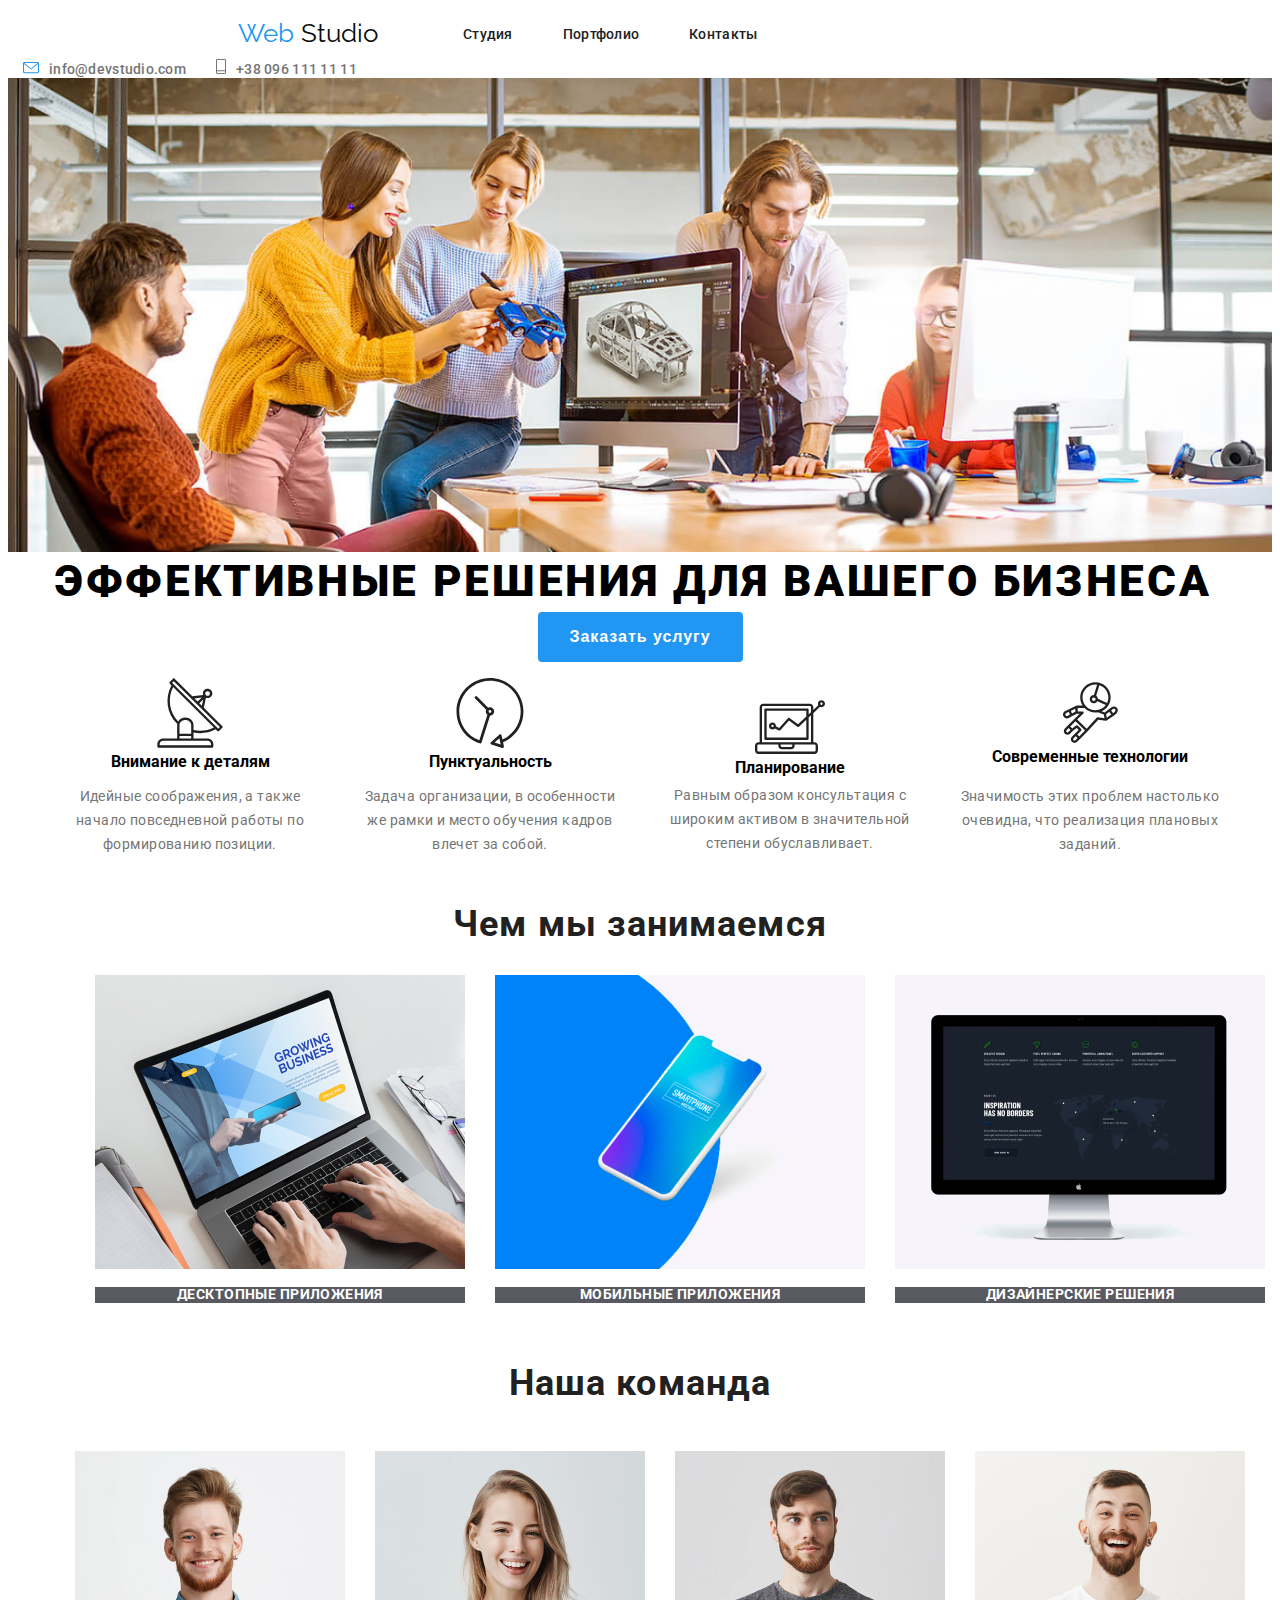
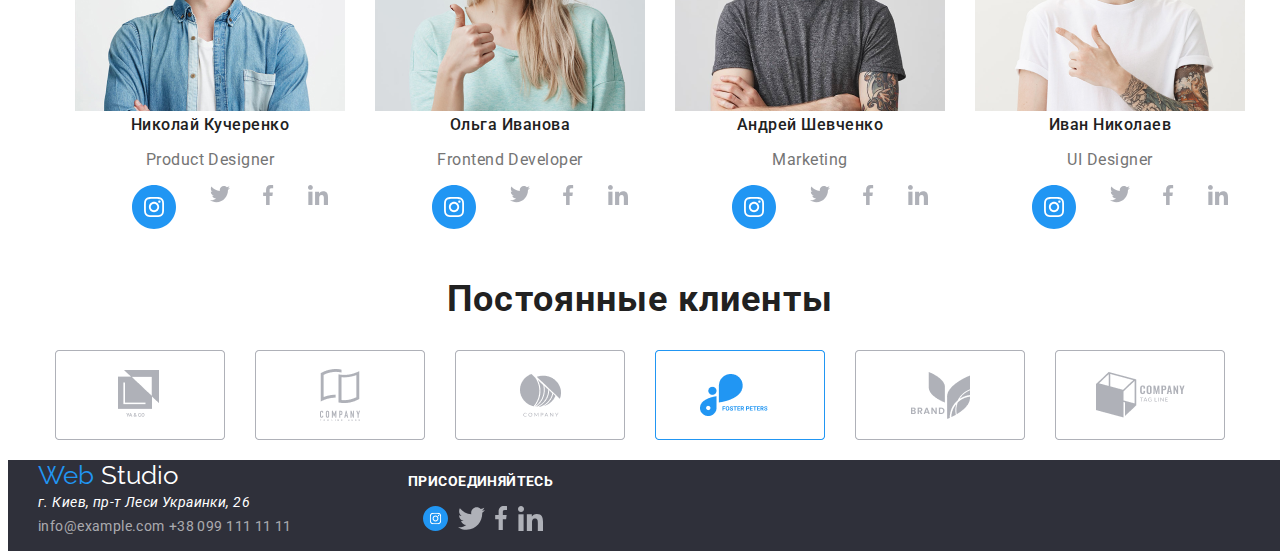
==== commit 9a04a8cb: "Homework3 fixed mentor`s marks" ====
--- a/index.html
+++ b/index.html
@@ -32,7 +32,7 @@
         <div class="nav-contacts">
           <ul>
             <li>
-              <a href="mailto:info@devstudio.com" class="nav-button-black"
+              <a href="mailto:info@devstudio.com" class="nav-phone-black"
                 ><img
                   src="./images/mail-icon.svg"
                   alt="mail-icon"
@@ -59,9 +59,14 @@
         </div>
       </section>
       <div class="benefits-container">
-        <ul>
-          <li>
-            <img src="./images/group1.png" alt="Spytnik" />
+        <ul class="benefits-list">
+          <li>
+            <img
+              src="./images/details.svg"
+              alt="Spytnik"
+              width="65.32px"
+              height="70px"
+            />
             <div class="benefits-item">
               <b class="benefits-title">Внимание к деталям</b>
               <p class="benefits-text">
@@ -71,7 +76,7 @@
             </div>
           </li>
           <li>
-            <img src="./images/vector.svg" alt="vector" />
+            <img src="./images/clock.svg" alt="vector" />
             <div class="benefits-item">
               <b class="benefits-title">Пунктуальность</b>
               <p class="benefits-text">
@@ -81,20 +86,20 @@
             </div>
           </li>
           <li>
-            <img src="./images/vector2.svg" alt="Vector2" />
+            <img src="./images/laptop.svg" alt="Vector2" />
             <div class="benefits-item">
               <b class="benefits-title">Планирование</b>
-              <p class="benefits-text">
+              <p class="benefits-text text-padding">
                 Равным образом консультация с широким активом в значительной
                 степени обуславливает.
               </p>
             </div>
           </li>
           <li>
-            <img src="./images/vector3.svg" alt="vector3" />
+            <img src="./images/body.svg" alt="vector3" />
             <div class="benefits-item">
               <b class="benefits-title">Современные технологии</b>
-              <p class="benefits-text">
+              <p class="benefits-text text-padding-2">
                 Значимость этих проблем настолько очевидна, что реализация
                 плановых заданий.
               </p>
@@ -157,25 +162,20 @@
             <ul>
               <li class="socials-team">
                 <a href="#"
-                  ><img
-                    src="./images/instagram.svg"
-                    alt="instagramsome"
-                    width="25"
-                /></a>
-              </li>
-              <li>
-                <a href="#"
-                  ><img src="./images/twitter.svg" alt="twitter" width="27"
-                /></a>
-              </li>
-              <li>
-                <a href="#"
-                  ><img src="./images/facebook.svg " alt="Facebook" width="13"
-                /></a>
-              </li>
-              <li>
-                <a href="#"
-                  ><img src="./images/linkedin.svg" alt="inkedin" width="25"
+                  ><img src="./images/instagramlogo2.svg" alt="instagramsome"
+                /></a>
+              </li>
+              <li>
+                <a href="#"><img src="./images/twitter.svg" alt="twitter" /></a>
+              </li>
+              <li>
+                <a href="#"
+                  ><img src="./images/facebook.svg " alt="Facebook"
+                /></a>
+              </li>
+              <li>
+                <a href="#"
+                  ><img src="./images/linkedin.svg" alt="inkedin"
                 /></a>
               </li>
             </ul>
@@ -192,25 +192,20 @@
             <ul>
               <li class="socials-team">
                 <a href="#"
-                  ><img
-                    src="./images/instagram.svg"
-                    alt="instagramsome"
-                    width="25"
-                /></a>
-              </li>
-              <li>
-                <a href="#"
-                  ><img src="./images/twitter.svg" alt="twitter" width="27"
-                /></a>
-              </li>
-              <li>
-                <a href="#"
-                  ><img src="./images/facebook.svg " alt="Facebook" width="13"
-                /></a>
-              </li>
-              <li>
-                <a href="#"
-                  ><img src="./images/linkedin.svg" alt="inkedin" width="25"
+                  ><img src="./images/instagramlogo2.svg" alt="instagramsome"
+                /></a>
+              </li>
+              <li>
+                <a href="#"><img src="./images/twitter.svg" alt="twitter" /></a>
+              </li>
+              <li>
+                <a href="#"
+                  ><img src="./images/facebook.svg " alt="Facebook"
+                /></a>
+              </li>
+              <li>
+                <a href="#"
+                  ><img src="./images/linkedin.svg" alt="inkedin"
                 /></a>
               </li>
             </ul>
@@ -227,25 +222,20 @@
             <ul>
               <li class="socials-team">
                 <a href="#"
-                  ><img
-                    src="./images/instagram.svg"
-                    alt="instagramsome"
-                    width="25"
-                /></a>
-              </li>
-              <li>
-                <a href="#"
-                  ><img src="./images/twitter.svg" alt="twitter" width="27"
-                /></a>
-              </li>
-              <li>
-                <a href="#"
-                  ><img src="./images/facebook.svg " alt="Facebook" width="13"
-                /></a>
-              </li>
-              <li>
-                <a href="#"
-                  ><img src="./images/linkedin.svg" alt="inkedin" width="25"
+                  ><img src="./images/instagramlogo2.svg" alt="instagramsome"
+                /></a>
+              </li>
+              <li>
+                <a href="#"><img src="./images/twitter.svg" alt="twitter" /></a>
+              </li>
+              <li>
+                <a href="#"
+                  ><img src="./images/facebook.svg " alt="Facebook"
+                /></a>
+              </li>
+              <li>
+                <a href="#"
+                  ><img src="./images/linkedin.svg" alt="inkedin"
                 /></a>
               </li>
             </ul>
@@ -262,25 +252,20 @@
             <ul>
               <li class="socials-team">
                 <a href="#"
-                  ><img
-                    src="./images/instagram.svg"
-                    alt="instagramsome"
-                    width="25"
-                /></a>
-              </li>
-              <li>
-                <a href="#"
-                  ><img src="./images/twitter.svg" alt="twitter" width="27"
-                /></a>
-              </li>
-              <li>
-                <a href="#"
-                  ><img src="./images/facebook.svg " alt="Facebook" width="13"
-                /></a>
-              </li>
-              <li>
-                <a href="#"
-                  ><img src="./images/linkedin.svg" alt="inkedin" width="25"
+                  ><img src="./images/instagramlogo2.svg" alt="instagramsome"
+                /></a>
+              </li>
+              <li>
+                <a href="#"><img src="./images/twitter.svg" alt="twitter" /></a>
+              </li>
+              <li>
+                <a href="#"
+                  ><img src="./images/facebook.svg " alt="Facebook"
+                /></a>
+              </li>
+              <li>
+                <a href="#"
+                  ><img src="./images/linkedin.svg" alt="inkedin"
                 /></a>
               </li>
             </ul>
--- a/css/styles.css
+++ b/css/styles.css
@@ -13,6 +13,7 @@
   font-family: Roboto, sans-serif;
   /* padding: 0 215px; */
   max-width: 1600px;
+  
 }
 
 a {
@@ -35,6 +36,11 @@
   align-items: center;
   flex-wrap: wrap;
   /* align-content: center; */
+  padding-right: 15px;
+  padding-left: 15px;
+  margin-left: auto;
+  margin-right: auto;
+  width: 1200;
 }
 
 .nav-logo {
@@ -117,7 +123,6 @@
   font-size: 14px;
   line-height: 1.14;
   letter-spacing: 0.02em;
-  margin-right: 215px;
 }
 
 /* Стилі для головного контенту */
@@ -165,28 +170,61 @@
   padding: 10px 32px;
   margin-left: auto;
   margin-right: auto;
+  border-radius: 4px;
+  border: 0;
 }
 
 .benefits-container ul {
   display: flex;
-  /* justify-content: center; */
-  align-items: center;
-  text-align: center;
-  align-content: center;
+  justify-content: center;
+  align-items: center;
+  text-align: center;
+  width: 1200px;
+  padding-right: 15px;
+  padding-left: 15px;
+  margin-left: auto;
+  margin-right: auto;
+
+}
+
+
+
+ .benefits-item {
+   display: inline-block;
+  flex-wrap: wrap;
+  align-items: center;
+  text-align: center;
+  justify-content: center; }
+  
+
+.text-padding {
   margin: 0;
-  padding: 0;
-}
+  padding-top: 7px;
+}
+
+.text-padding-2 {
+  padding-top: 5px;
+}
+
+/* .benefits-list {
+  display: flex;
+  align-items: center;
+  justify-content: center;
+  align-items: center;
+  text-align: center; 
+ } */
 
 .benefits-container ul li:not(:last-child) {
   padding-right: 30px;
-}
-.benefits-container ul li:first-child {
-  margin-left: 215px;
-}
-
-.benefits-container ul li:last-child {
+  margin: 0;
+}
+/* .benefits-container ul li {
+  width: auto; */
+}
+
+/* .benefits-container ul li:last-child {
   margin-right: 215px;
-}
+} */
 
 .benefits-title {
   font-weight: 700;
@@ -196,6 +234,7 @@
   text-transform: uppercase;
   color: #212121;
 }
+
 
 .benefits-text {
   font-size: 14px;
@@ -233,12 +272,17 @@
 /* наша команда */
 
 .team-container {
-  width: 1200px;
-  padding-right: 15px;
-  padding-left: 15px;
-  margin-left: auto;
-  margin-right: auto;
-}
+  display: flex;
+  justify-content: center;
+  align-items: center;
+  flex-wrap: wrap;
+  width: 1200px;
+  padding-right: 15px;
+  padding-left: 15px;
+  margin-left: auto;
+  margin-right: auto;
+}
+
 
 .team-container ul {
   display: flex;
@@ -247,7 +291,11 @@
 }
 
 .team-container ul li {
-  padding-right: 30px;
+  padding-right: 15px;
+  padding-left: 15px;
+  margin-left: auto;
+  margin-right: auto;
+  text-align: center;
 }
 
 .doing {
@@ -264,7 +312,9 @@
   background-color: rgba(47, 48, 58, 0.8);
 }
 
+
 .team-name {
+  align-items: center;
   font-weight: 500;
   font-size: 16px;
   line-height: 1.19;
@@ -281,8 +331,10 @@
   text-align: center;
 }
 
+
+
 .socials-team {
-  padding-right: 10px;
+  padding: 0;
 }
 /* Стилі для підвалу */
 
